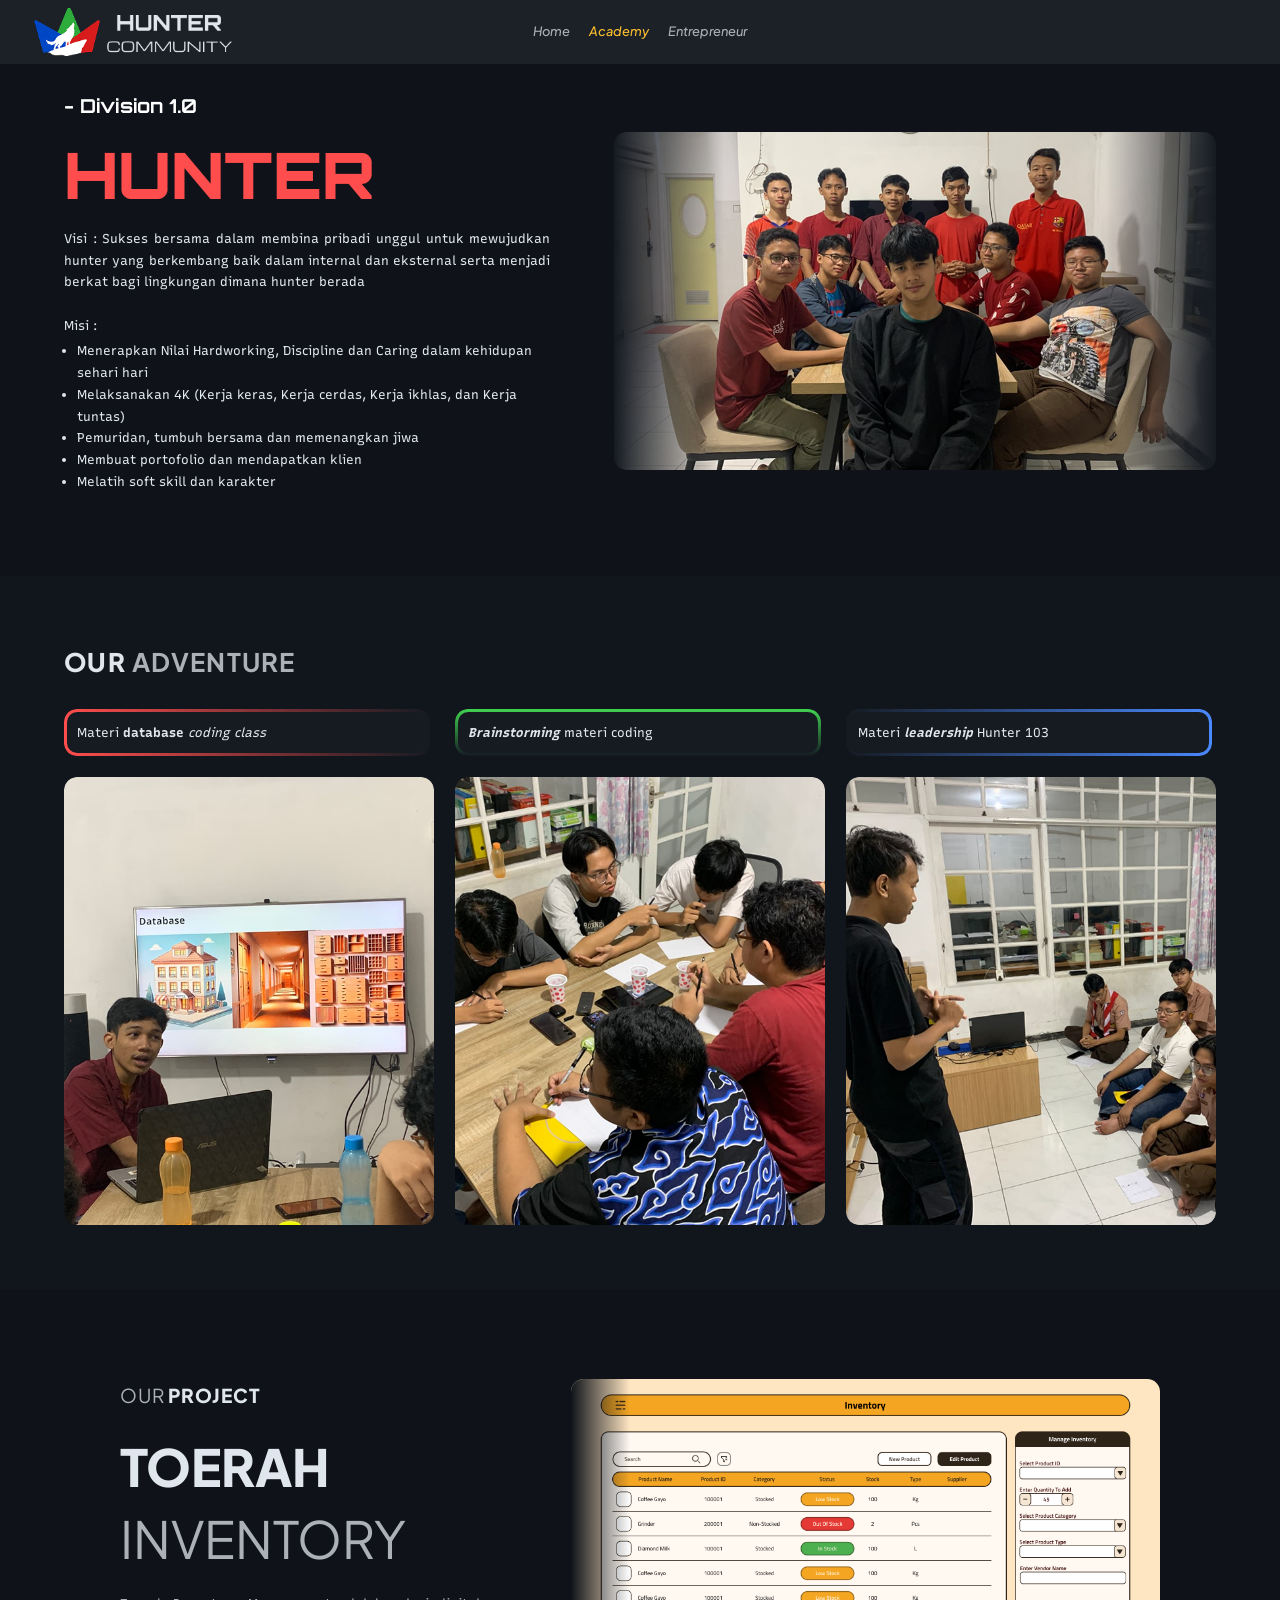
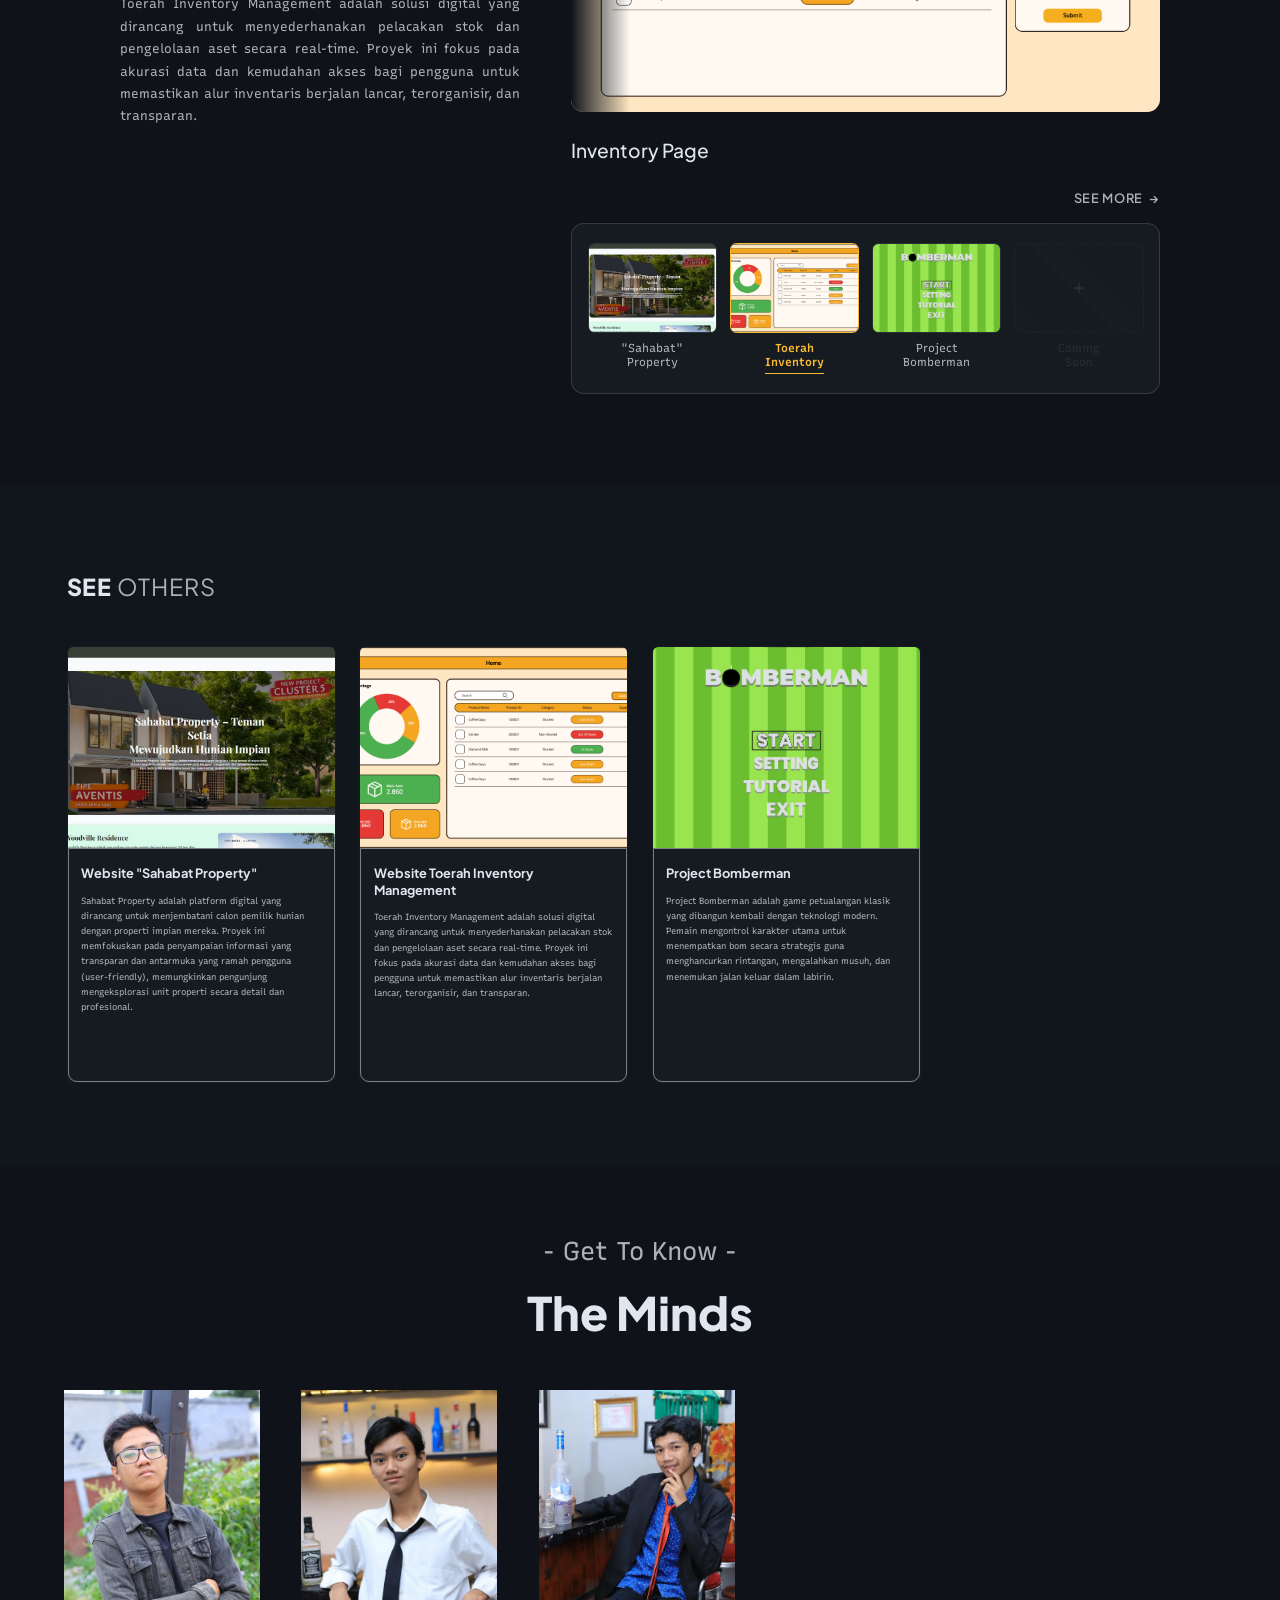
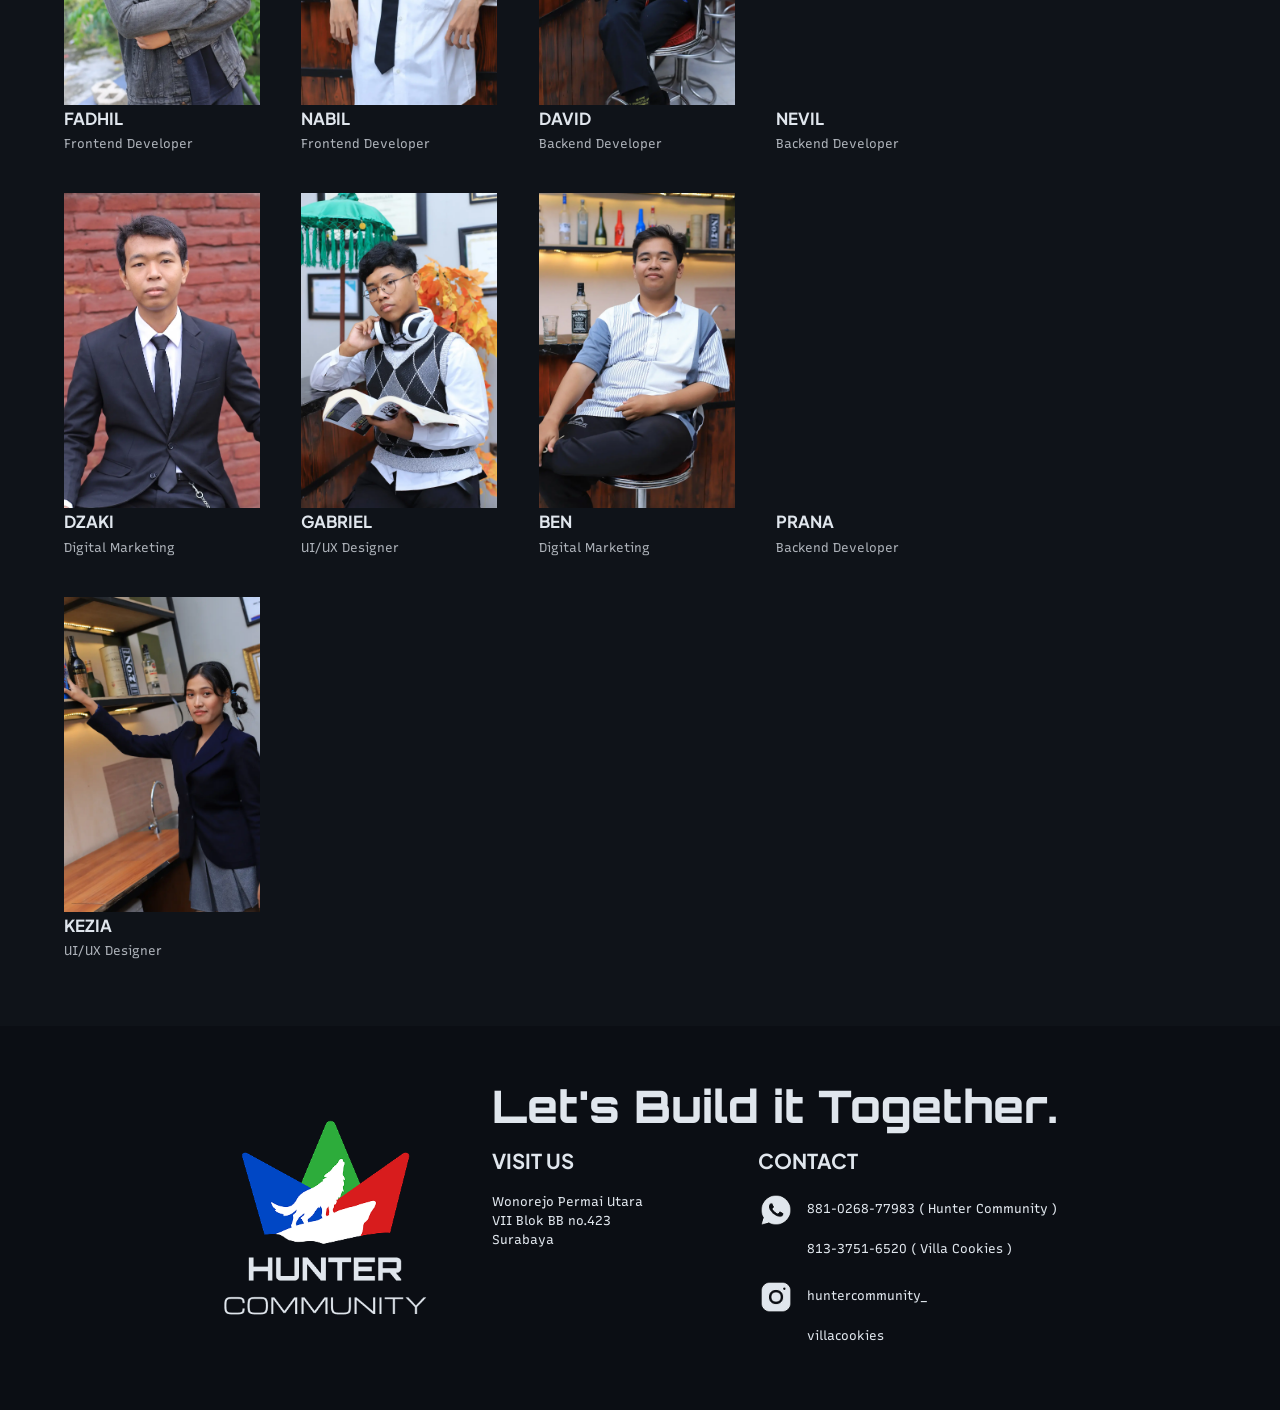
==== codingpage.html @ 1e3c9594 "fav-icon" ====
<!doctype html>
<html lang="id">

<head>
  <meta charset="UTF-8" />
  <meta name="viewport" content="width=device-width, initial-scale=1.0" />
  <title>Hunter Academy — Coding</title>
  <link rel="icon" href="HomeAssets/Logo2.png" type="image/png">
  <meta name="description" content="Sukses bersama dalam membina pribadi unggul untuk
        mewujudkan hunter yang berkembang baik dalam internal dan eksternal serta
        menjadi berkat bagi lingkungan dimana hunter berada.">
  <meta name="keywords" content="Hunter Community, komunitas, discipline, caring, hardworking, belajar bersama, organisasi">
  <meta name="author" content="Hunter Community">
  <meta name="robots" content="index, follow">
  <link rel="canonical" href="https://hunter.or.id/codingpage.html">

  <link rel="stylesheet" href="codingpage.css" />
  <link rel="preconnect" href="https://fonts.googleapis.com" />
  <link rel="preconnect" href="https://fonts.gstatic.com" crossorigin />
</head>

<body>
  <!-- ==============================
         NAVBAR
    ============================== -->
  <nav class="navbar" id="navbar">
    <div class="navbar-logo" id="navbar-logo">
      <img src="CodingAssets/Logo.png" alt="Hunter Community Logo" />
    </div>
    <div class="navbar-links">
      <a href="homepage.html">Home</a>
      <a href="codingpage.html" class="active">Academy</a>
      <a href="entrepreneurpage.html">Entrepreneur</a>
    </div>
  </nav>

  <!-- ==============================
         HERO SECTION
    ============================== -->
  <section class="hero">
    <div class="hero-content">
      <p class="hero-tag reveal">- Division 1.0</p>
      <h1 class="hero-title reveal reveal-delay-1">
        <span class="accent-red">HUNTER</span><br />
      </h1>
      <p class="hero-description reveal reveal-delay-1">

        <span>Visi : </span>Sukses bersama dalam membina pribadi unggul untuk
        mewujudkan hunter yang berkembang baik dalam internal dan eksternal serta
        menjadi berkat bagi lingkungan dimana hunter berada<br><br>
        <span>Misi : </span>
      <ul class="hero-description-list">
        <li class="reveal reveal-delay-2">Menerapkan Nilai Hardworking, Discipline dan Caring dalam kehidupan sehari
          hari
        </li>
        <li class="reveal reveal-delay-3">Melaksanakan 4K (Kerja keras, Kerja cerdas, Kerja ikhlas, dan Kerja tuntas)
        </li>
        <li class="reveal reveal-delay-4">Pemuridan, tumbuh bersama dan memenangkan jiwa</li>
        <li class="reveal reveal-delay-5">Membuat portofolio dan mendapatkan klien</li>
        <li class="reveal reveal-delay-6">Melatih soft skill dan karakter</li>
      </ul>
      </p>
    </div>
    <div class="hero-image-wrapper reveal reveal-right reveal-delay-1">
      <img src="CodingAssets/FotoBersamaCoding.png" alt="Hunter Academy" class="hero-image" />
    </div>
  </section>

  <!-- ==============================
         OUR ADVENTURE
    ============================== -->
  <section class="adventure">
    <h2 class="adventure-title reveal">
      <span class="accent-white">OUR</span> ADVENTURE
    </h2>
    <div class="adventure-cards">
      <div class="adventure-card reveal reveal-delay-1">
        <div class="card-label border-red">
          Materi <strong>database</strong> <em>coding class</em>
        </div>
        <img src="CodingAssets/FotoMateriCoding.png" alt="Materi Database Coding Class" class="card-photo" />
      </div>
      <div class="adventure-card reveal reveal-delay-2">
        <div class="card-label border-green">
          <em><strong>Brainstorming</strong></em> materi coding
        </div>
        <img src="CodingAssets/FotoBrainstorming.png" alt="Brainstorming Materi Coding" class="card-photo" />
      </div>
      <div class="adventure-card reveal reveal-delay-3">
        <div class="card-label border-blue">
          Materi <em><strong>leadership</strong></em> Hunter 103
        </div>
        <img src="CodingAssets/FotoMateriLeadership.png" alt="Materi Leadership Hunter 103" class="card-photo" />
      </div>
    </div>
  </section>

  <!-- ==============================
         OUR PROJECT
    ============================== -->
  <section class="our-project" id="our-project">
    <div class="project-item">
      <!-- LEFT -->
      <div class="project-left">
        <p class="project-section-label reveal">
          OUR <strong>PROJECT</strong>
        </p>
        <h2 class="project-title reveal reveal-delay-1" id="dyn-project-title">
          TOERAH<br /><span>INVENTORY</span>
        </h2>
        <p class="project-desc reveal reveal-delay-2" id="dyn-project-desc">
          Lorem ipsum dolor sit amet, consectetur adipiscing elit, sed do
          eiusmod tempor incididunt ut labore et dolore magna aliqua. Ut enim
          ad minim veniam, quis nostrud exercitation ullamco laboris nisi ut
          aliquip ex ea commodo consequat. Duis aute irure dolor in
          reprehenderit in voluptate velit esse cillum dolore eu fugiat nulla
          pariatur. Excepteur sint occaecat cupidatat non proident, sunt in
          culpa qui officia deserunt mollit anim id est laborum.
        </p>
      </div>

      <!-- RIGHT -->
      <div class="project-right reveal reveal-right reveal-delay-1">
        <div class="project-main-img-wrap">
          <div class="project-main-img-gradient"></div>
          <div class="carousel-track" id="carousel-track">
            <!-- Dynamically populated via JavaScript -->
          </div>
        </div>

        <div class="project-mid-row">
          <div class="page-name-display" id="page-name-display">
            Inventory Page
          </div>
        </div>
        <div class="project-top-row">
          <a href="#see-others" class="project-see-more">SEE MORE <span class="arrow">&rarr;</span></a>
        </div>

        <div class="project-cards-container">
          <div class="project-card-item" onclick="selectProject(0)">
            <div class="project-card-thumb">
              <img src="CodingAssets/WebsiteSahabatProperty.png" alt="Sahabat Property" />
            </div>
            <div class="project-card-name">"Sahabat"<br />Property</div>
          </div>
          <div class="project-card-item active" onclick="selectProject(1)">
            <div class="project-card-thumb">
              <img src="CodingAssets/Toerah3.png" alt="Toerah Inventory" />
            </div>
            <div class="project-card-name">Toerah<br />Inventory</div>
          </div>
          <div class="project-card-item" onclick="selectProject(2)">
            <div class="project-card-thumb">
              <img src="CodingAssets/Bomberman1.png" alt="Project Bomberman" />
            </div>
            <div class="project-card-name">Project<br />Bomberman</div>
          </div>
          <div class="project-card-item project-card-empty">
            <div class="project-card-thumb project-card-thumb--empty">
              <span class="project-card-empty-icon">+</span>
            </div>
            <div class="project-card-name" style="color: rgba(172, 177, 184, 0.3)">
              Coming<br />Soon
            </div>
          </div>
        </div>
      </div>
    </div>
  </section>

  <!-- ==============================
         SEE OTHERS
    ============================== -->
  <section class="see-others" id="see-others">
    <h2 class="see-others-title reveal"><strong>SEE</strong> OTHERS</h2>

    <div class="see-others-grid">
      <!-- Card 1 -->
      <div class="so-card reveal reveal-delay-1" onclick="goToProject(0)">
        <div class="so-card-img">
          <img src="CodingAssets/SahabatProperty.jpg" alt="Website Sahabat Property" />
        </div>
        <div class="so-card-body">
          <h3>Website "Sahabat Property"</h3>
          <p>
            Sahabat Property adalah platform digital yang dirancang untuk
            menjembatani calon pemilik hunian dengan properti impian mereka.
            Proyek ini memfokuskan pada penyampaian informasi yang transparan
            dan antarmuka yang ramah pengguna (user-friendly), memungkinkan
            pengunjung mengeksplorasi unit properti secara detail dan
            profesional.
          </p>
        </div>
      </div>

      <!-- Card 2 -->
      <div class="so-card reveal reveal-delay-2" onclick="goToProject(1)">
        <div class="so-card-img">
          <img src="CodingAssets/Toerah3.png" alt="Website Toerah Inventory Management" />
        </div>
        <div class="so-card-body">
          <h3>Website Toerah Inventory Management</h3>
          <p>
            Toerah Inventory Management adalah solusi digital yang dirancang
            untuk menyederhanakan pelacakan stok dan pengelolaan aset secara
            real-time. Proyek ini fokus pada akurasi data dan kemudahan akses
            bagi pengguna untuk memastikan alur inventaris berjalan lancar,
            terorganisir, dan transparan.
          </p>
        </div>
      </div>

      <!-- Card 3 -->
      <div class="so-card reveal reveal-delay-3" onclick="goToProject(2)">
        <div class="so-card-img">
          <img src="CodingAssets/Bomberman1.png" alt="Website Nama Project" />
        </div>
        <div class="so-card-body">
          <h3>Project Bomberman</h3>
          <p>
            Project Bomberman adalah game petualangan klasik yang dibangun
            kembali dengan teknologi modern. Pemain mengontrol karakter utama
            untuk menempatkan bom secara strategis guna menghancurkan
            rintangan, mengalahkan musuh, dan menemukan jalan keluar dalam
            labirin.
          </p>
        </div>
      </div>

      <!-- Slot 4 — kosong (spacer) -->
      <div class="so-card-empty"></div>
    </div>
  </section>

  <!-- ==============================
         THE MINDS
    ============================== -->
  <section class="the-minds">
    <div class="the-minds-header reveal">
      <p class="the-minds-eyebrow">- Get To Know -</p>
      <h2 class="the-minds-title">The Minds</h2>
    </div>

    <div class="the-minds-grid">
      <!-- Row 1 -->
      <div class="mind-card reveal reveal-delay-1">
        <div class="mind-card-img">
          <img src="CodingAssets/Anggota/Fadhil.webp" alt="Foto Fadhil" loading="lazy" decoding="async" />
        </div>
        <p class="mind-name">Fadhil</p>
        <p class="mind-role">Frontend Developer</p>
      </div>

      <div class="mind-card reveal reveal-delay-2">
        <div class="mind-card-img">
          <img src="CodingAssets/Anggota/Nabil.webp" alt="Foto Nabil" loading="lazy" decoding="async" />
        </div>
        <p class="mind-name">Nabil</p>
        <p class="mind-role">Frontend Developer</p>
      </div>

      <div class="mind-card reveal reveal-delay-3">
        <div class="mind-card-img">
          <img src="CodingAssets/Anggota/David.webp" alt="Foto David" loading="lazy" decoding="async" />
        </div>
        <p class="mind-name">David</p>
        <p class="mind-role">Backend Developer</p>
      </div>

      <div class="mind-card reveal reveal-delay-4">
        <div class="mind-card-img">
          <img src="CodingAssets/Anggota/Nevil.webp" alt="Foto Nevil" loading="lazy" decoding="async" />
        </div>
        <p class="mind-name">Nevil</p>
        <p class="mind-role">Backend Developer</p>
      </div>

      <div class="mind-card reveal reveal-delay-5">
        <div class="mind-card-img">
          <img src="CodingAssets/Anggota/Dzaki.webp" alt="Foto Dzaki" loading="lazy" decoding="async" />
        </div>
        <p class="mind-name">Dzaki</p>
        <p class="mind-role">Digital Marketing</p>
      </div>

      <!-- Row 1 -->
      <div class="mind-card reveal reveal-delay-1">
        <div class="mind-card-img">
          <img src="CodingAssets/Anggota/Gabriel.webp" alt="Foto Gabriel" loading="lazy" decoding="async" />
        </div>
        <p class="mind-name">Gabriel</p>
        <p class="mind-role">UI/UX Designer</p>
      </div>

      <div class="mind-card reveal reveal-delay-2">
        <div class="mind-card-img">
          <img src="CodingAssets/Anggota/Ben.webp" alt="Foto Ben" loading="lazy" decoding="async" />
        </div>
        <p class="mind-name">Ben</p>
        <p class="mind-role">Digital Marketing</p>
      </div>

      <div class="mind-card reveal reveal-delay-3">
        <div class="mind-card-img">
          <img src="CodingAssets/Anggota/Prana.webp" alt="Foto Prana" loading="lazy" decoding="async" />
        </div>
        <p class="mind-name">Prana</p>
        <p class="mind-role">Backend Developer</p>
      </div>

      <div class="mind-card reveal reveal-delay-4">
        <div class="mind-card-img">
          <img src="CodingAssets/Anggota/Kezia.webp" alt="Foto Kezia" loading="lazy" decoding="async"
            style="object-position: 0 50%;" />
        </div>
        <p class="mind-name">Kezia</p>
        <p class="mind-role">UI/UX Designer</p>
      </div>
    </div>
  </section>

  <!-- ==============================
         FOOTER
    ============================== -->
  <footer class="footer">
    <img src="CodingAssets/Logo3.png" alt="Hunter Community" class="footer-logo reveal reveal-delay-2" />
    <div class="footer-inner">
      <h2 class="reveal reveal-delay-1">Let's Build it Together.</h2>
      <div class="footer-inner-content">
        <div class="footer-visitus">
          <h4 class="reveal reveal-delay-3">Visit Us</h4>
          <p class="reveal reveal-delay-4"><a href="https://maps.app.goo.gl/bUFyCmedr8hYK9d58" target="_blank">Wonorejo
              Permai Utara <br>VII Blok BB no.423 <br>Surabaya</a></p>
        </div>
        <div class="footer-contact">
          <h4 class="reveal reveal-delay-3">Contact</h4>
          <div class="contact-sosmed">
            <img src="CodingAssets/WhatsAppIcon.png" alt="WhatsApp" class="reveal reveal-delay-4" />
            <div class="contact reveal reveal-delay-5">
              <a href="https://wa.me/62881026877983" target="_blank">881-0268-77983 ( Hunter Community )</a>
              <a href="https://wa.me/6281337516520" target="_blank">813-3751-6520 ( Villa Cookies )</a>
            </div>
          </div>
          <div class="contact-sosmed">
            <img src="CodingAssets/InstagramIcon.png" alt="Instagram" class="reveal reveal-delay-4" />
            <div class="contact reveal reveal-delay-5">
              <a href="https://www.instagram.com/huntercommunity_/" target="_blank">huntercommunity_</a>
              <a href="https://www.instagram.com/villacookiess/" target="_blank">villacookies</a>
            </div>
          </div>
        </div>
      </div>
    </div>
  </footer>

  <script src="codingpage.js"></script>
</body>

</html>
---- codingpage.css ----
/* ========================================
   IMPORTS
======================================== */
@import url('https://fonts.googleapis.com/css2?family=Orbitron:wght@400;500;600;700;800;900&family=Plus+Jakarta+Sans:wght@300;400;500;600;700;800&family=Recursive:wght@300;400;500;600;700&display=swap');

/* ========================================
   CSS VARIABLES
======================================== */
:root {
  --color-bg-primary: #0F1319;
  --color-bg-secondary: #161B22;
  --color-bg-tertiary: #282E39;
  --color-bg-card: #0B0E14;
  --color-navbar: #1C2128;

  --color-text-main: #E0E6ED;
  --color-text-muted: #ACB1B8;
  --color-text-hover: #FABD2F;

  --color-red: #FF4D4D;
  --color-blue: #4A89FF;
  --color-green: #40D352;

  --color-border: #E0E6ED;

  --font-title: 'Orbitron', sans-serif;
  --font-subtitle: 'Plus Jakarta Sans', sans-serif;
  --font-body: 'Recursive', sans-serif;

  --transition: 0.3s ease;
  --transition-slow: 0.6s ease;
}

/* ========================================
   RESET & BASE
======================================== */
*,
*::before,
*::after {
  margin: 0;
  padding: 0;
  box-sizing: border-box;
}


html {
  scroll-behavior: smooth;
}

body {
  background-color: var(--color-bg-primary);
  color: var(--color-text-main);
  font-family: var(--font-body);
  font-size: 16px;
  line-height: 1.7;
  overflow-x: hidden;
}

img {
  display: block;
  max-width: 100%;
}

a {
  text-decoration: none;
  color: inherit;
}

/* ========================================
   SCROLL ANIMATION BASE
======================================== */
.reveal {
  opacity: 0;
  transform: translateY(40px);
  transition: opacity 0.75s cubic-bezier(0.22, 1, 0.36, 1),
    transform 0.75s cubic-bezier(0.22, 1, 0.36, 1);
}

/* .reveal.reveal-left {
  transform: translateX(-50px);
}

.reveal.reveal-right {
  transform: translateX(50px);
} */

.reveal.reveal-scale {
  transform: scale(0.92);
}

.reveal.visible {
  opacity: 1;
  transform: none;
}

.reveal-delay-1 {
  transition-delay: 0.1s;
}

.reveal-delay-2 {
  transition-delay: 0.2s;
}

.reveal-delay-3 {
  transition-delay: 0.3s;
}

.reveal-delay-4 {
  transition-delay: 0.4s;
}

.reveal-delay-5 {
  transition-delay: 0.5s;
}

.reveal-delay-6 {
  transition-delay: 0.6s;
}

/* ========================================
   NAVBAR
======================================== */
.navbar {
  position: sticky;
  top: 0;
  z-index: 1000;
  display: flex;
  align-items: center;
  justify-content: space-between;
  isolation: isolate;
  background-color: var(--color-navbar);
  padding: 0 2.6vw;
  height: 5vw;
}

.navbar-logo {
  flex: 0 0 auto;
  display: flex;
  align-items: center;
}

.navbar-logo img {
  width: 15.625vw;
}

.navbar-links {
  display: flex;
  align-items: center;
  list-style: none;
  position: absolute;
  left: 50%;
  transform: translateX(-50%);
  height: 100%;
  gap: 1.5vw;
  padding: 0 1vw;
}

.navbar-links a {
  margin-top: 0;
  font-family: var(--font-subtitle);
  font-size: 1vw;
  font-weight: 500;
  color: var(--color-text-muted);
  transition: color var(--transition);
  font-style: italic;
  text-decoration: none;
}

.navbar-links a:hover,
.navbar-links a.active {
  color: var(--color-text-hover);
}

/* ========================================
   HERO SECTION
======================================== */
.hero {
  display: flex;
  flex-direction: row;
  align-items: center;
  justify-content: space-between;
  gap: 5vw;
  padding: 5vw;
  background-color: var(--color-bg-primary);
  overflow: hidden;
  padding-top: 2vw;
}

.hero-content {
  display: flex;
  flex-direction: column;
  gap: 1.5vw;
  flex: 0 0 auto;
  max-width: 38vw;
}

.hero-tag {
  font-family: var(--font-title);
  font-size: 1.5vw;
  font-weight: 700;
  color: rgb(255, 255, 255);
}

.hero-title {
  font-family: var(--font-title);
  font-size: 5vw;
  font-weight: 900;
  line-height: 1.05;
  color: var(--color-text-main);
}

.accent-red {
  color: var(--color-red);
}

.accent-white {
  color: var(--color-text-main);
}

.hero-description {
  font-family: var(--font-body);
  font-size: 1vw;
  line-height: 1.7;
  color: var(--color-text-main);
  text-align: justify;
}

.hero-description span {
  color: var(--color-text-main);
}

.hero-description-list {
  padding-left: 1vw;
  color: var(--color-text-main);
  margin-top: -1.2vw;
  font-size: 1vw;
}


.hero-image {
  object-fit: cover;
  border-radius: 1vw;
  width: 50vw;
}

/* ========================================
   OUR ADVENTURE
======================================== */
.adventure {
  padding: 5vw;
  background-color: #11151C;
  display: flex;
  flex-direction: column;
  justify-content: center;
  gap: 2vw;
}

.adventure-title {
  font-family: var(--font-subtitle);
  font-size: 2vw;
  font-weight: 700;
  color: var(--color-text-muted);
  letter-spacing: 0.05em;
}

.adventure-title .accent-white {
  color: var(--color-text-main);
  font-weight: 800;
}

/* Cards row */
.adventure-cards {
  display: flex;
  flex-direction: row;
  justify-content: space-between;
  gap: 1.6vw;
}

/* Each card column */
.adventure-card {
  display: flex;
  flex-direction: column;
  gap: 1.6vw;
}

/* ── Label box (has the gradient border) ── */
.card-label {
  position: relative;
  border-radius: 1vw;
  padding: 1vw;
  font-family: var(--font-body);
  font-size: 1vw;
  color: var(--color-text-main);
  background-color: var(--color-bg-secondary);
  width: 28.6vw;
}

.card-label::before {
  content: '';
  position: absolute;
  inset: 0;
  border-radius: 1vw;
  padding: 0.2vw;
  -webkit-mask:
    linear-gradient(#fff 0 0) content-box,
    linear-gradient(#fff 0 0);
  -webkit-mask-composite: xor;
  mask-composite: exclude;
  pointer-events: none;
}

/* Red: kiri → transparan kanan */
.border-red::before {
  background: linear-gradient(to right, var(--color-red), transparent);
  text-align: left;
}

/* Green: bawah → transparan atas */
.border-green::before {
  background: linear-gradient(to bottom, var(--color-green), transparent);
  text-align: center;
}

/* Blue: kanan → transparan kiri */
.border-blue::before {
  background: linear-gradient(to left, var(--color-blue), transparent);
  text-align: right;
}

.card-label strong {
  font-weight: 700;
}

.card-label em {
  font-style: italic;
}

/* ── Photo box (terpisah dari label) ── */
.card-photo {
  border-radius: 1vw;
  overflow: hidden;
}

.card-photo img {
  width: 28.6vw;
  height: 61.7vh;
  object-fit: cover;
  display: block;
}


/* ========================================
   OUR PROJECT
======================================== */
.our-project {
  background-color: var(--color-bg-primary);
  display: flex;
  flex-direction: column;
  gap: 2vw;
  padding: 5vw;
}

.project-hidden {
  display: none;
}

/* ── One project row ── */
.project-item {
  display: flex;
  flex-direction: row;
  justify-content: center;
  padding: 2vw;
  gap: 4vw;
}

/* ── LEFT: fixed 600px ── */
.project-left {
  flex: 0 0 31.25vw;
  width: 31.25vw;
  display: flex;
  flex-direction: column;
  gap: 1.5vw;
}

.project-section-label {
  font-family: var(--font-subtitle);
  font-size: 1.5vw;
  font-weight: 400;
  color: var(--color-text-muted);
  letter-spacing: 0.04em;
}

.project-section-label strong {
  font-weight: 800;
  color: var(--color-text-main);
}

.project-title {
  font-family: var(--font-subtitle);
  font-size: 4vw;
  font-weight: 800;
  line-height: 1.4;
  color: var(--color-text-main);
  text-align: left;
}

.project-title span {
  font-weight: 400;
  color: var(--color-text-muted);
}

.project-desc {
  font-family: var(--font-body);
  font-size: 1vw;
  line-height: 1.75;
  color: var(--color-text-muted);
  text-align: justify;
}

/* ── RIGHT: 900px fixed ── */
.project-right {
  flex: 0 0 46vw;
  width: 46vw;
  display: flex;
  flex-direction: column;
  gap: 1vw;
}

.project-top-row {
  display: flex;
  justify-content: flex-end;
  align-items: center;
  width: 100%;
}


/* Main image 900×500 */
.project-main-img-wrap {
  position: relative;
  width: 46vw;
  height: 26vw;
  border-radius: 1vw;
  overflow: hidden;
}

/* Left-side gradient ~10% */
.project-main-img-gradient {
  position: absolute;
  top: 0;
  left: 0;
  width: 10%;
  height: 100%;
  background: linear-gradient(to right, var(--color-bg-primary), transparent);
  z-index: 1;
  pointer-events: none;
}

/* Carousel track & slides styling */
.carousel-track {
  display: flex;
  width: 100%;
  height: 100%;
  transition: transform 0.6s cubic-bezier(0.25, 1, 0.25, 1);
}

.carousel-slide {
  min-width: 100%;
  width: 100%;
  height: 100%;
  flex-shrink: 0;
}

.carousel-slide img {
  width: 100%;
  height: 100%;
  object-fit: cover;
  object-position: center;
  display: block;
}

/* Mid-row layout (Page name on left/center, See More on right) */
.project-mid-row {
  display: flex;
  justify-content: space-between;
  align-items: center;
  width: 46vw;
  margin-top: 1vh;
  margin-bottom: 1vh;
}

/* Active page name display under main image */
.page-name-display {
  font-family: var(--font-subtitle);
  font-size: 1.5vw;
  font-weight: 500;
  color: var(--color-text-main);
  transition: opacity 0.3s ease;
  opacity: 1;
}

.page-name-display.fade-out {
  opacity: 0;
}

/* See More link on the right side of mid-row */
.project-see-more {
  font-family: var(--font-subtitle);
  font-size: 1vw;
  font-weight: 600;
  color: var(--color-text-muted);
  text-transform: uppercase;
  letter-spacing: 0.05em;
  transition: color var(--transition);
  display: flex;
  align-items: center;
  gap: 0.5vw;
  text-decoration: none;
}

.project-see-more:hover {
  color: var(--color-text-hover);
}

.project-see-more .arrow {
  transition: transform var(--transition);
}

.project-see-more:hover .arrow {
  transform: translateX(0.4vw);
}

/* Bottom Project selector box container */
.project-cards-container {
  display: grid;
  grid-template-columns: repeat(4, 1fr);
  gap: 1vw;
  width: 46vw;
  background-color: var(--color-bg-secondary);
  border: 0.1vh solid rgba(224, 230, 237, 0.15);
  border-radius: 1vw;
  padding: 1.5vw 1.2vw;
  align-items: flex-start;
}

/* Individual project selector card */
.project-card-item {
  display: flex;
  flex-direction: column;
  align-items: center;
  gap: 1vh;
  cursor: pointer;
  flex: 1;
  transition: transform var(--transition);
}

.project-card-item:hover {
  transform: translateY(-0.2vh);
}

/* Thumbnail wrapper for project cards */
.project-card-thumb {
  width: 100%;
  height: 10vh;
  overflow: hidden;
  border-radius: 0.5vw;
  border: 0.1vw solid rgba(224, 230, 237, 0.1);
  transition: border-color var(--transition);
}

.project-card-thumb img {
  width: 100%;
  height: 100%;
  object-fit: cover;
  object-position: center;
  display: block;
}

/* Text label under the thumbnail */
.project-card-name {
  font-family: var(--font-body);
  font-size: 0.9vw;
  color: var(--color-text-muted);
  text-align: center;
  line-height: 1.2;
  transition: color var(--transition);
  position: relative;
  padding-bottom: 0.5vh;
}

.project-card-name::after {
  content: '';
  position: absolute;
  bottom: 0;
  left: 50%;
  width: 0;
  height: 0.1vw;
  background: var(--color-text-hover);
  transition: width var(--transition), left var(--transition);
}

/* Active states */
.project-card-item.active .project-card-thumb {
  border-color: var(--color-text-hover);
}

.project-card-item.active .project-card-name {
  color: var(--color-text-hover);
  font-weight: 600;
}

.project-card-item.active .project-card-name::after {
  width: 100%;
  left: 0;
}




/* Empty/Coming Soon card slot */
.project-card-empty {
  cursor: default;
  opacity: 0.4;
  pointer-events: none;
}

.project-card-thumb--empty {
  display: flex;
  align-items: center;
  justify-content: center;
  background: repeating-linear-gradient(45deg,
      rgba(224, 230, 237, 0.03),
      rgba(224, 230, 237, 0.03) 0.1vh,
      transparent 4vh,
      transparent 8vh);
  border-style: dashed;
}

.project-card-empty-icon {
  font-size: 1.8vw;
  color: rgba(172, 177, 184, 0.4);
  font-weight: 300;
  line-height: 1;
}


.see-others {
  background-color: #11151C;
  padding: 9.2vh 5.2vw;
  display: flex;
  flex-direction: column;
  gap: 3.125vw;
}

.see-others-title {
  font-family: var(--font-subtitle);
  font-size: 1.825vw;
  font-weight: 400;
  color: var(--color-text-muted);
  letter-spacing: 0.04em;
}

.see-others-title strong {
  font-weight: 800;
  color: var(--color-text-main);
}

/* 4-column grid */
.see-others-grid {
  display: grid;
  grid-template-columns: repeat(4, 1fr);
  gap: 5.55vh 1.825vw;
  align-items: start;
}

/* Card */
.so-card {
  display: flex;
  flex-direction: column;
  background-color: var(--color-bg-secondary);
  border-radius: 0.5vw;
  overflow: hidden;
  transition: transform 0.3s ease, box-shadow 0.3s ease, border-color 0.3s ease;
  cursor: pointer;
  border: 0.2vh solid transparent;
}

.so-card:hover {
  transform: translateY(-0.2vw);
  box-shadow: 0 1vw 4vh rgba(0, 0, 0, 0.4);
  border-color: var(--color-text-hover);
}

.so-card-img {
  width: 100%;
  height: 22.3vh;
  overflow: hidden;
}

.so-card-img img {
  width: 100%;
  height: 100%;
  object-fit: cover;
  object-position: top;
  display: block;
  transform: none !important;
  filter: none;
}

.so-card-body {
  height: 26vh;
  display: flex;
  flex-direction: column;
  padding: 1.8vh 1vw;
  gap: 1.2vh;
  border: rgba(224, 230, 237, 50%) 0.2vh solid;
  border-radius: 0 0 1vh 1vh;
  overflow-y: scroll;
  scrollbar-width: none;
}

.so-card-body h3 {
  font-family: var(--font-subtitle);
  font-size: 1vw;
  font-weight: 700;
  color: var(--color-text-main);
  line-height: 1.3;
}

.so-card-body p {
  font-family: var(--font-body);
  font-size: 0.7vw;
  line-height: 1.7;
  color: var(--color-text-muted);

}



/* ========================================
   THE MINDS
======================================== */
.the-minds {
  background-color: var(--color-bg-primary);
  padding: 5vw;
  display: flex;
  flex-direction: column;
  gap: 3vw;
}

.the-minds-header {
  display: flex;
  flex-direction: column;
  align-items: center;
}

.the-minds-eyebrow {
  font-family: var(--font-body);
  font-size: 2vw;
  font-weight: 400;
  color: var(--color-text-muted);
}

.the-minds-title {
  font-family: var(--font-subtitle);
  font-size: 3.6vw;
  font-weight: 800;
  color: var(--color-text-main);
}

/* 5 columns per row */
.the-minds-grid {
  display: flex;
  flex-direction: row;
  flex-wrap: wrap;
  gap: 3vw 2.2vh;
}

/* Each card: exactly 5 per row */
.mind-card {
  display: flex;
  flex-direction: column;
  flex: 0 0 calc((100% - 5vw) / 5);
  width: calc((100% - 5vw) / 5);
}

.mind-card-img {
  overflow: hidden;
  height: 35vh;
}

.mind-card-img img {
  width: 90%;
  height: 100%;
  object-fit: cover;
  object-position: top;
  display: block;
  transform: none;
  filter: none;
  transition: transform 0.4s ease;
  margin-bottom: 1.3vw;
}


.mind-name {
  font-family: var(--font-subtitle);
  font-size: 1.3vw;
  font-weight: 700;
  color: var(--color-text-main);
  text-align: left;
  text-transform: uppercase;
}

.mind-role {
  font-family: var(--font-body);
  font-size: 1vw;
  color: var(--color-text-muted);
  text-align: left;
}

/* ========================================
   FOOTER
======================================== */
.footer {
  background: var(--color-bg-card);
  padding: 0 15vw;
  height: 30vw;
  position: relative;
  overflow: hidden;
  display: flex;
  gap: 5vw;
  align-items: center;
  justify-content: center;
}

.footer-logo {
  width: 16vw;
}

.footer-inner {
  display: flex;
  flex-direction: column;
  gap: 1vw;
}

.footer-inner h2 {
  font-family: var(--font-title);
  font-size: 3.5vw;
  font-weight: 800;
  line-height: 1.1;
  color: var(--color-text-main);
  text-align: left;
}

.footer-inner-content {
  display: flex;
  flex-direction: row;
  justify-content: space-between;
}

.footer-visitus {
  display: flex;
  flex-direction: column;
  gap: 1vw;
}

.footer-contact {
  display: flex;
  flex-direction: column;
  gap: 1vw;
}

.footer-inner-content h4 {
  width: 10vw;
  height: auto;
  font-size: 1.6vw;
  text-align: left;
  display: flex;
  align-items: left;
  justify-content: left;
  border-radius: 1vw;
  font-weight: bold;
  text-transform: uppercase;
  font-family: var(--font-subtitle);
  color: var(--color-text-main);
}

.footer-inner-content p {
  font-family: var(--font-body);
  font-size: 1vw;
  color: var(--color-text-main);
  line-height: 1.5;
  text-align: justify;
}

.contact-sosmed {
  display: flex;
  flex-direction: row;
  font-size: 1vw;
  gap: 1vw;
}

.contact-sosmed img {
  width: 2.8vw;
  height: 2.8vw;
}

.contact {
  display: flex;
  flex-direction: column;
  gap: 1.4vw;
  padding: 0.5vw 0;
}



/* ========================================
   MOBILE RESPONSIVE — max-width: 480px
======================================== */
@media (max-width: 480px) {

  /* ── NAVBAR ── */
  /* Single row: logo left, links right — same pattern as desktop */
  .navbar {
    flex-direction: row;
    align-items: center;
    justify-content: space-between;
    padding: 0 4vw;
    height: 14vw;
  }

  .navbar-logo img {
    width: 32vw;
  }

  .navbar-links {
    flex: 1;
    position: static;
    transform: none;
    gap: 4vw;
    padding: 0;
    height: 100%;
    justify-content: flex-end;
  }

  .navbar-links a {
    font-size: 3.2vw;
  }

  /* ── HERO ── */
  .hero {
    flex-direction: column;
    padding: 6vw 5vw;
    gap: 3vw;
    padding-top: 4vw;
  }

  /* Image moves to the very top */
  .hero-image-wrapper {
    order: 1;
    width: 100%;
  }

  .hero-image {
    width: 100%;
    border-radius: 3vw;
  }

  /* Content block comes below the image */
  .hero-content {
    order: 2;
    max-width: 100%;
    display: flex;
    flex-direction: column;
    gap: 3vw;
  }

  /* Title first inside content */
  .hero-title {
    order: 1;
    font-size: 12vw;
  }

  /* Division tag below the title */
  .hero-tag {
    order: 2;
    font-size: 3.5vw;
  }

  /* Description last */
  .hero-description {
    order: 3;
    font-size: 3.5vw;
  }

  .hero-description-list {
    font-size: 3.5vw;
    padding-left: 5vw;
    margin-top: -3vw;
    order: 3;
  }

  /* ── OUR ADVENTURE ── */
  .adventure {
    padding: 8vw 5vw;
    gap: 5vw;
  }

  .adventure-title {
    font-size: 6vw;
  }

  .adventure-cards {
    flex-direction: column;
    gap: 6vw;
  }

  .adventure-card {
    gap: 4vw;
  }

  .card-label {
    width: 100%;
    height: auto;
    padding: 3vw 4vw;
    font-size: 4vw;
    border-radius: 3vw;
  }

  .card-label::before {
    border-radius: 3vw;
    padding: 0.5vw;
  }

  .card-photo {
    border-radius: 3vw;
    width: 100%;
  }

  .card-photo img {
    width: 100%;
    height: 55vw;
    border-radius: 3vw;
  }

  /* ── OUR PROJECT ── */
  .our-project {
    padding: 8vw 5vw;
    gap: 4vw;
  }

  .project-item {
    flex-direction: column;
    padding: 0;
    gap: 5vw;
  }

  .project-left {
    flex: none;
    width: 100%;
    gap: 3vw;
  }

  .project-section-label {
    font-size: 4.5vw;
  }

  .project-title {
    font-size: 10vw;
    text-align: left;
  }

  .project-desc {
    font-size: 3.5vw;
  }

  .project-right {
    flex: none;
    width: 100%;
    gap: 3vw;
  }

  .project-main-img-wrap {
    width: 100%;
    height: 55vw;
    border-radius: 3vw;
  }

  .project-mid-row {
    width: 100%;
    margin-top: 2vw;
    margin-bottom: 2vw;
  }

  .page-name-display {
    font-size: 4vw;
  }

  .project-see-more {
    font-size: 3.5vw;
    gap: 1.5vw;
  }

  .project-cards-container {
    width: 100%;
    grid-template-columns: repeat(4, 1fr);
    gap: 2vw;
    padding: 3vw;
    border-radius: 3vw;
  }

  .project-card-thumb {
    height: 12vw;
    border-radius: 2vw;
  }

  .project-card-name {
    font-size: 2.8vw;
  }

  .project-card-empty-icon {
    font-size: 5vw;
  }

  /* ── SEE OTHERS — horizontal slider ── */
  .see-others {
    padding: 8vw 5vw;
    gap: 5vw;
    /* allow the slider to bleed to the right edge */
    overflow: hidden;
  }

  .see-others-title {
    font-size: 6vw;
  }

  /* Convert grid to a horizontal scroll-snap slider */
  .see-others-grid {
    display: flex;
    flex-direction: row;
    overflow-x: auto;
    scroll-snap-type: x mandatory;
    -webkit-overflow-scrolling: touch;
    gap: 4vw;
    /* pull the slider to the full section width */
    padding-bottom: 3vw;
    /* hide the scrollbar */
    scrollbar-width: none;
  }

  .see-others-grid::-webkit-scrollbar {
    display: none;
  }

  /* Each card: fixed width so you can feel the slide */
  .so-card {
    flex: 0 0 78vw;
    scroll-snap-align: start;
    border-radius: 3vw;
  }

  .so-card-img {
    height: 45vw;
  }

  /* Keep only the title — hide description */
  .so-card-body {
    height: 10vh;
    padding: 3vw 3vw 4vw;
    gap: 0;
  }

  .so-card-body h3 {
    font-size: 4vw;
  }

  .so-card-body p {
    display: none;
  }

  /* Hide the empty spacer slot */
  .so-card-empty {
    display: none;
  }

  /* ── THE MINDS ── */
  .the-minds {
    padding: 8vw 5vw;
    gap: 5vw;

  }

  .the-minds-eyebrow {
    font-size: 4.5vw;
  }

  .the-minds-title {
    font-size: 9vw;
  }

  .the-minds-grid {
    gap: 6vw 4vw;
    justify-content: center;
  }

  .mind-card {
    flex: 0 0 calc(50% - 2vw);
    width: calc(50% - 2vw);
  }

  .mind-card-img {
    height: 52vw;
  }

  .mind-card-img img {
    width: 100%;
  }

  .mind-name {
    font-size: 4vw;
  }

  .mind-role {
    font-size: 3.5vw;
  }

  /* ── FOOTER ── */
  .footer {
    flex-direction: column;
    align-items: center;
    height: auto;
    padding: 10vw 8vw 12vw;
    gap: 4vw;
  }

  .footer-logo {
    width: 42vw;
  }

  .footer-inner {
    width: 100%;
    align-items: center;
    gap: 5vw;
  }

  .footer-inner h2 {
    font-size: 10vw;
    text-align: center;
    line-height: 1.15;
  }

  .footer-inner-content {
    flex-direction: column;
    gap: 6vw;
    width: 100%;
  }

  .footer-visitus,
  .footer-contact {
    gap: 2.5vw;
  }

  .footer-inner-content h4 {
    width: 28vw;
    height: 10vw;
    font-size: 4.5vw;
    border-radius: 3vw;
  }

  .footer-inner-content p {
    font-size: 3.5vw;
    line-height: 1.6;
  }

  .contact-sosmed {
    gap: 3vw;
    align-items: center;
    font-size: 3.5vw;
  }

  .contact-sosmed img {
    width: 8vw;
    height: 8vw;
  }

  .contact {
    gap: 2vw;
    padding: 1vw 0;
  }

}
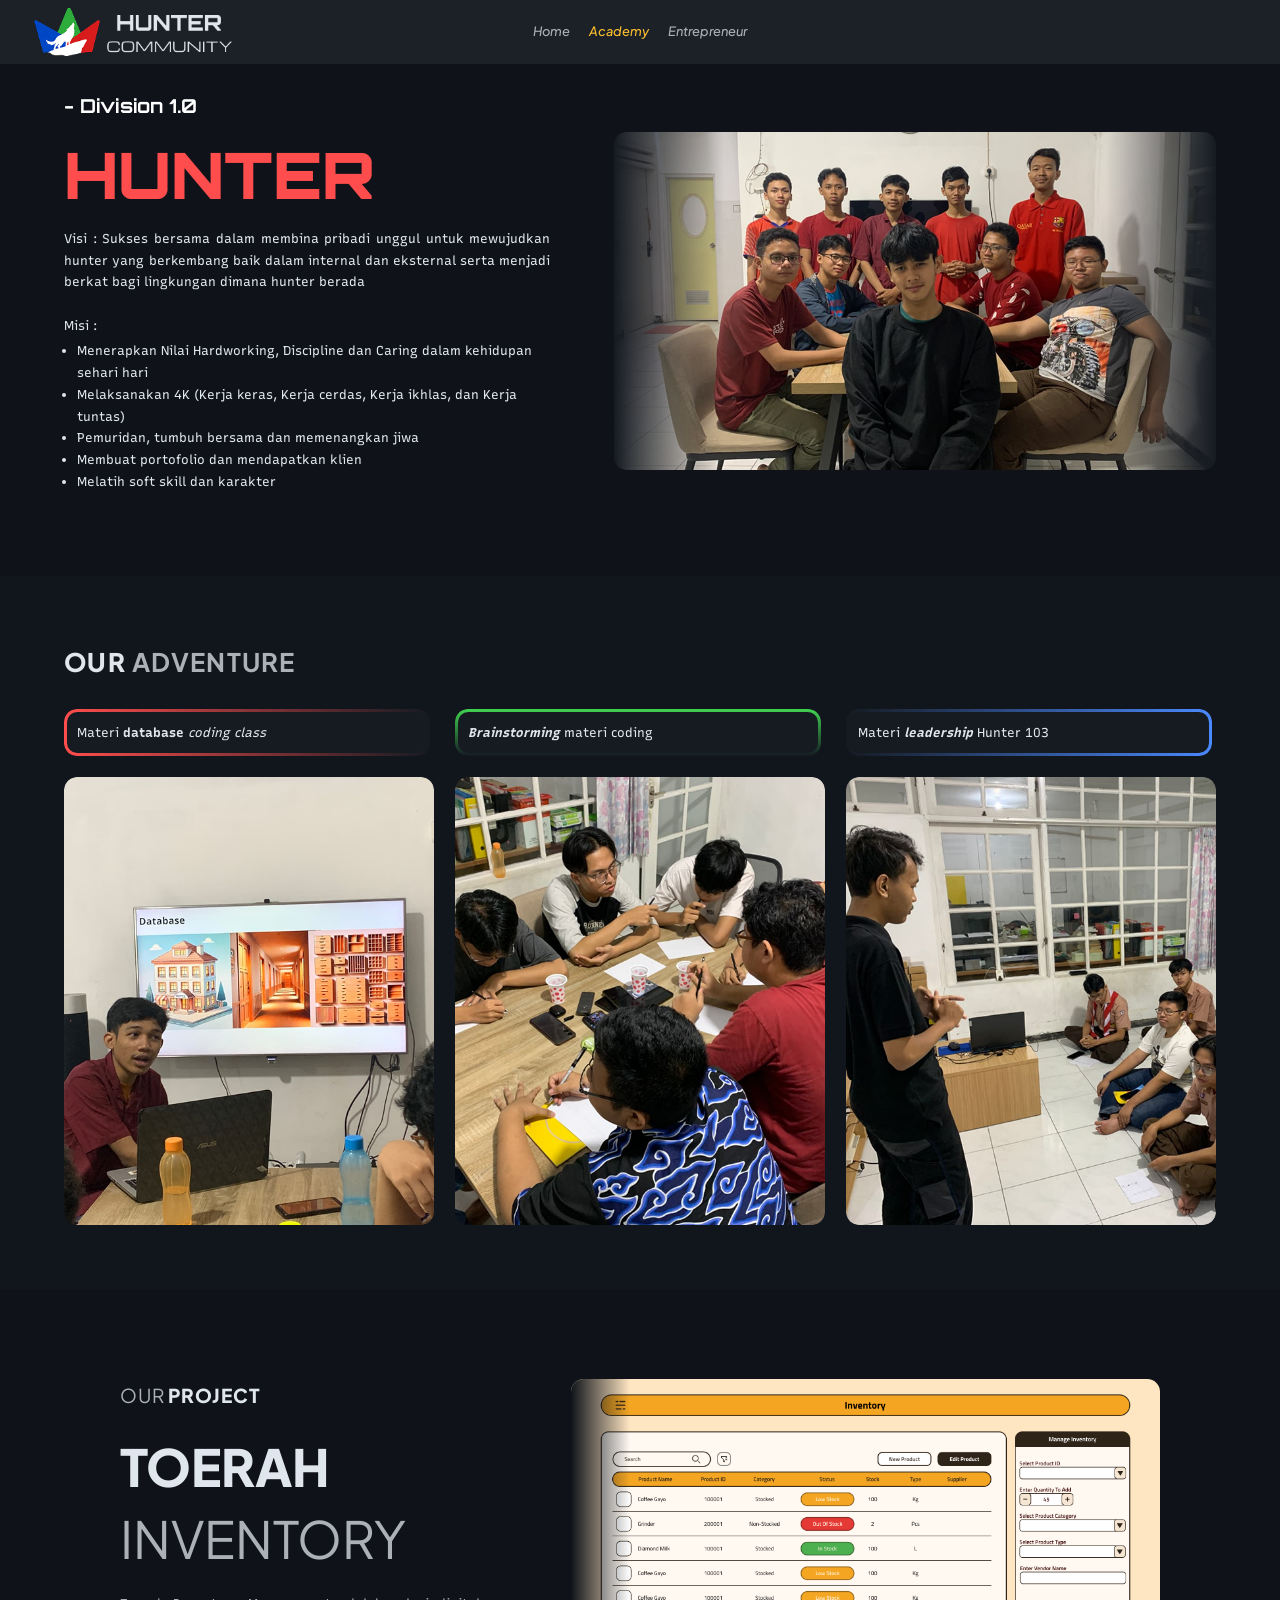
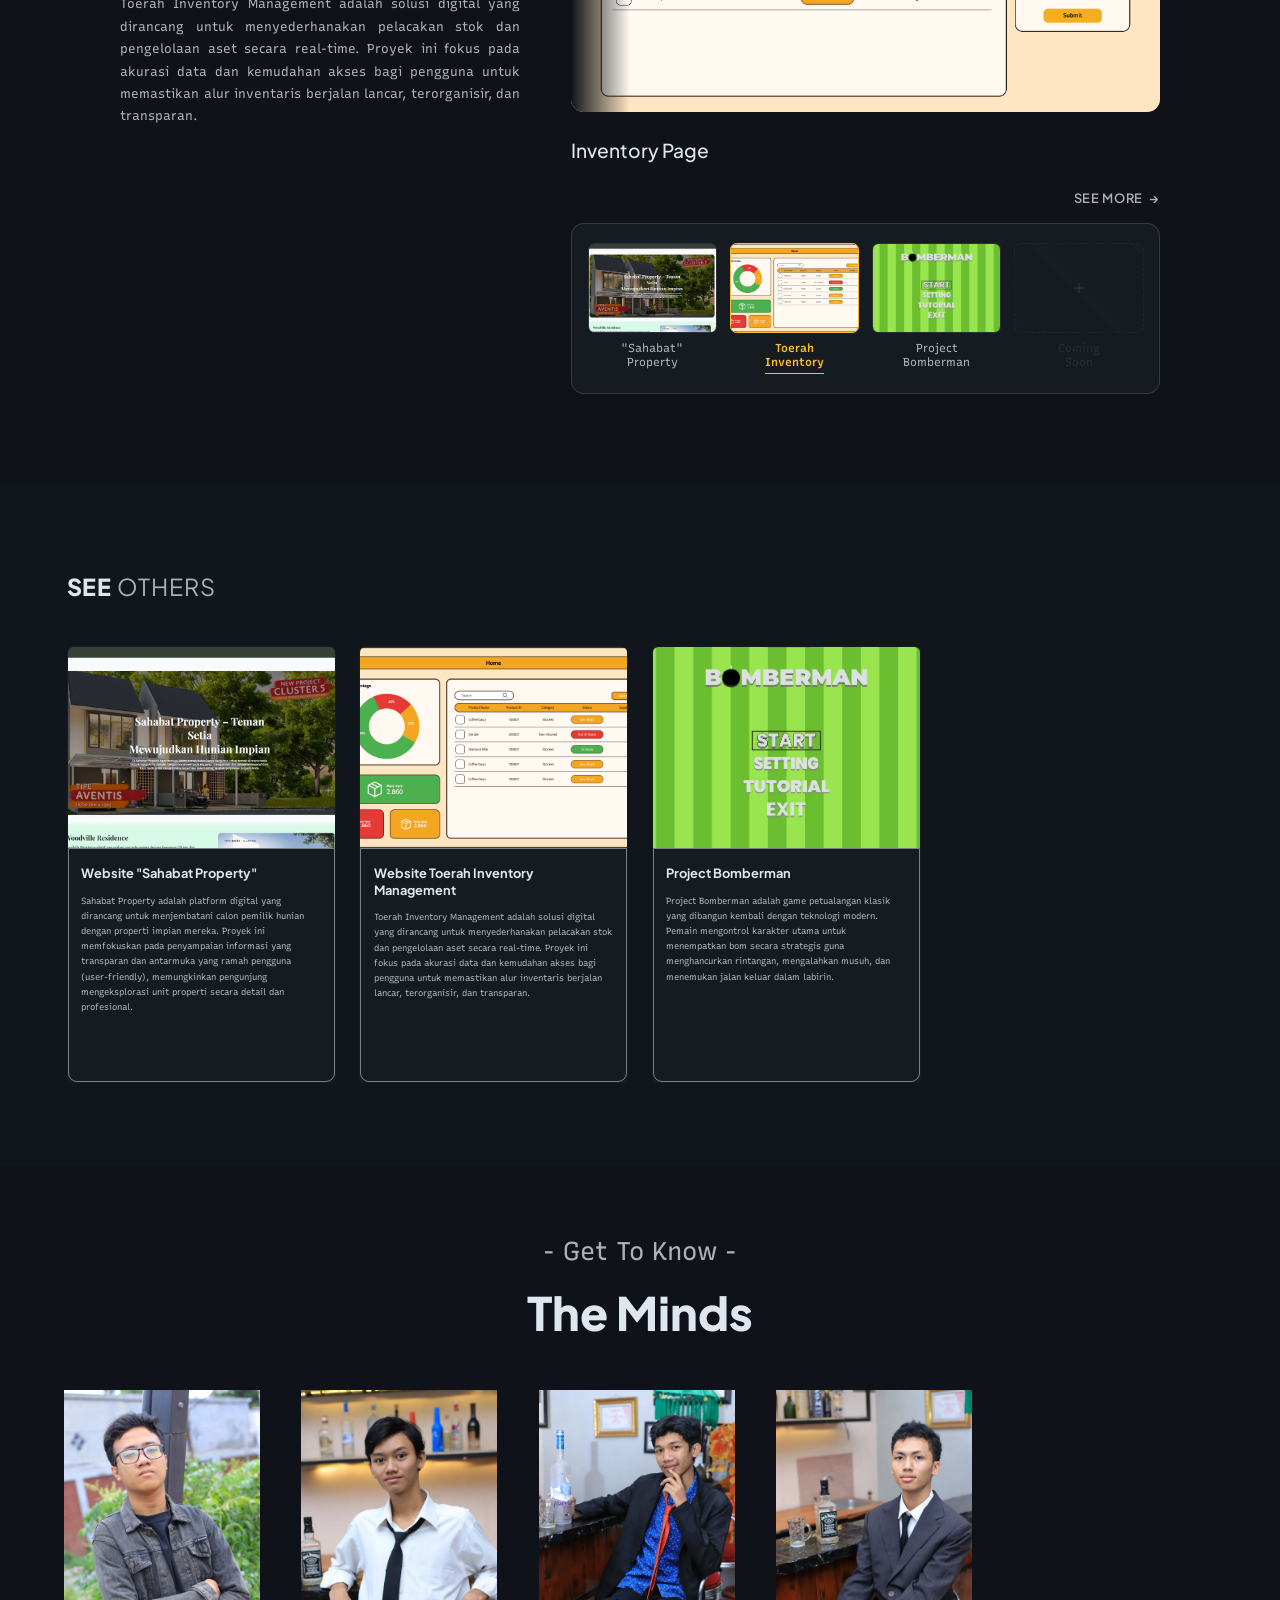
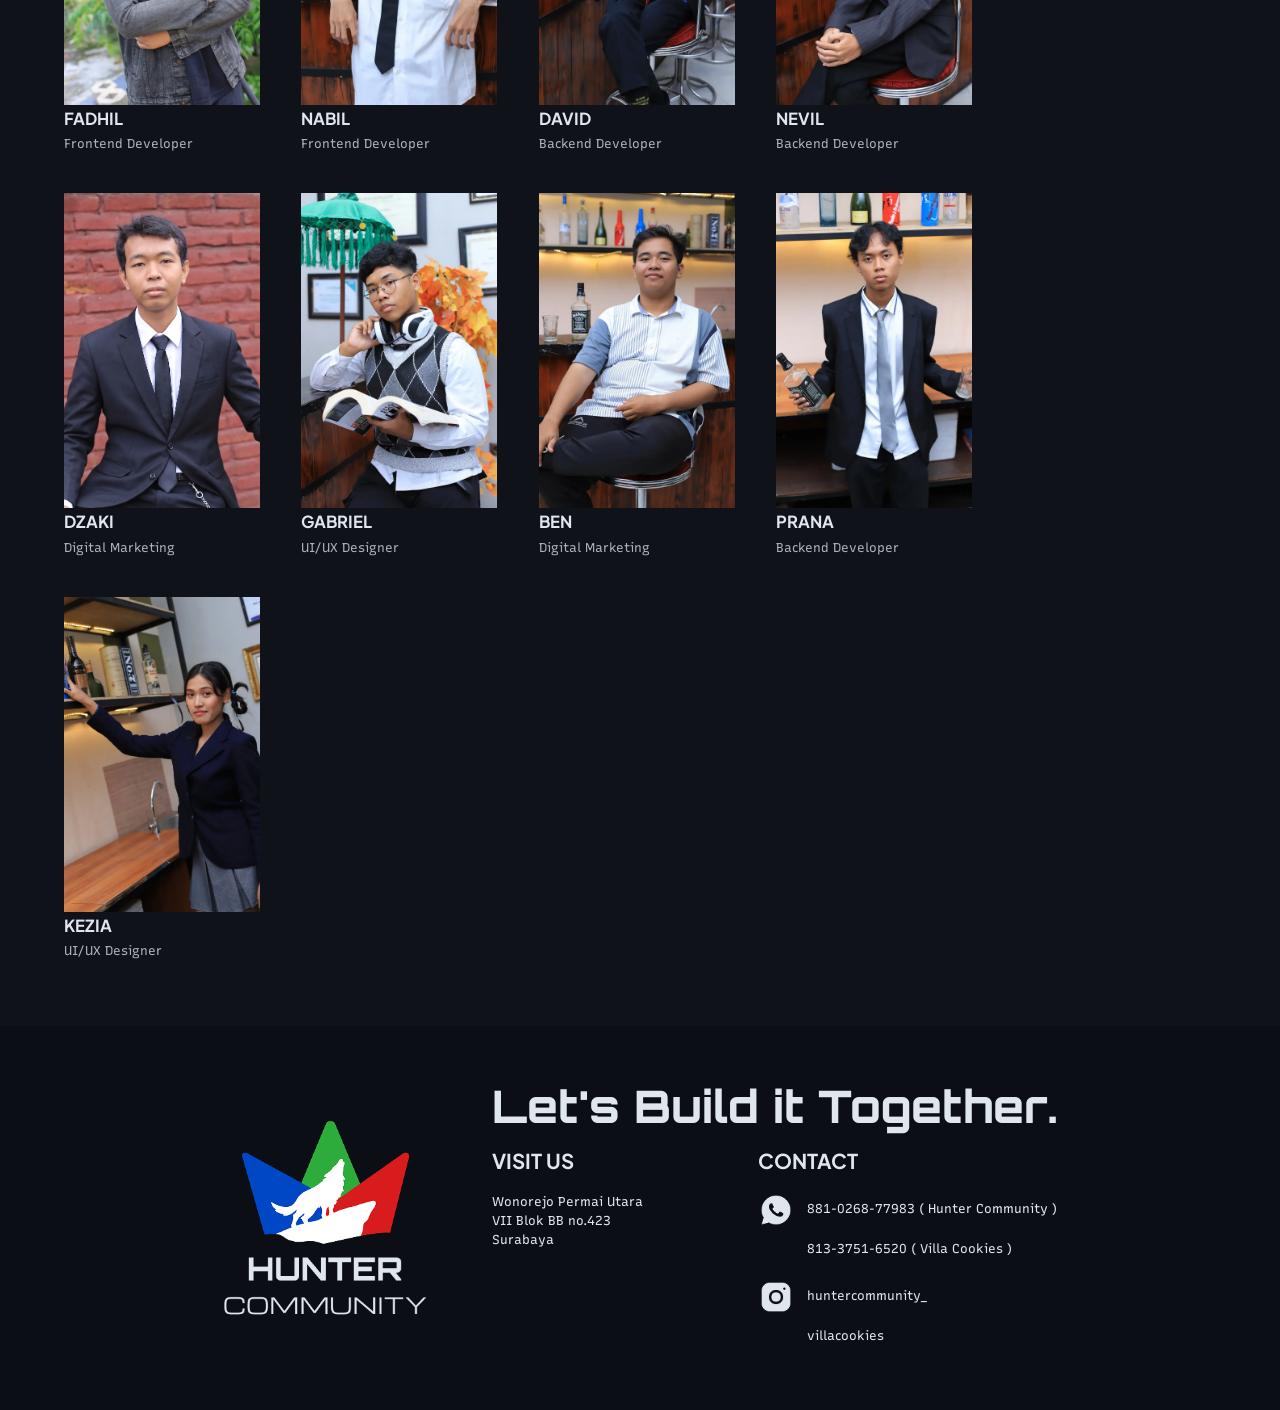
==== commit 4da3b577: "fav-icon" ====
--- a/codingpage.html
+++ b/codingpage.html
@@ -5,7 +5,7 @@
   <meta charset="UTF-8" />
   <meta name="viewport" content="width=device-width, initial-scale=1.0" />
   <title>Hunter Academy — Coding</title>
-  <link rel="icon" href="HomeAssets/Logo2.png" type="image/png">
+  <link rel="icon" href="logo.png" type="image/png">
   <meta name="description" content="Sukses bersama dalam membina pribadi unggul untuk
         mewujudkan hunter yang berkembang baik dalam internal dan eksternal serta
         menjadi berkat bagi lingkungan dimana hunter berada.">
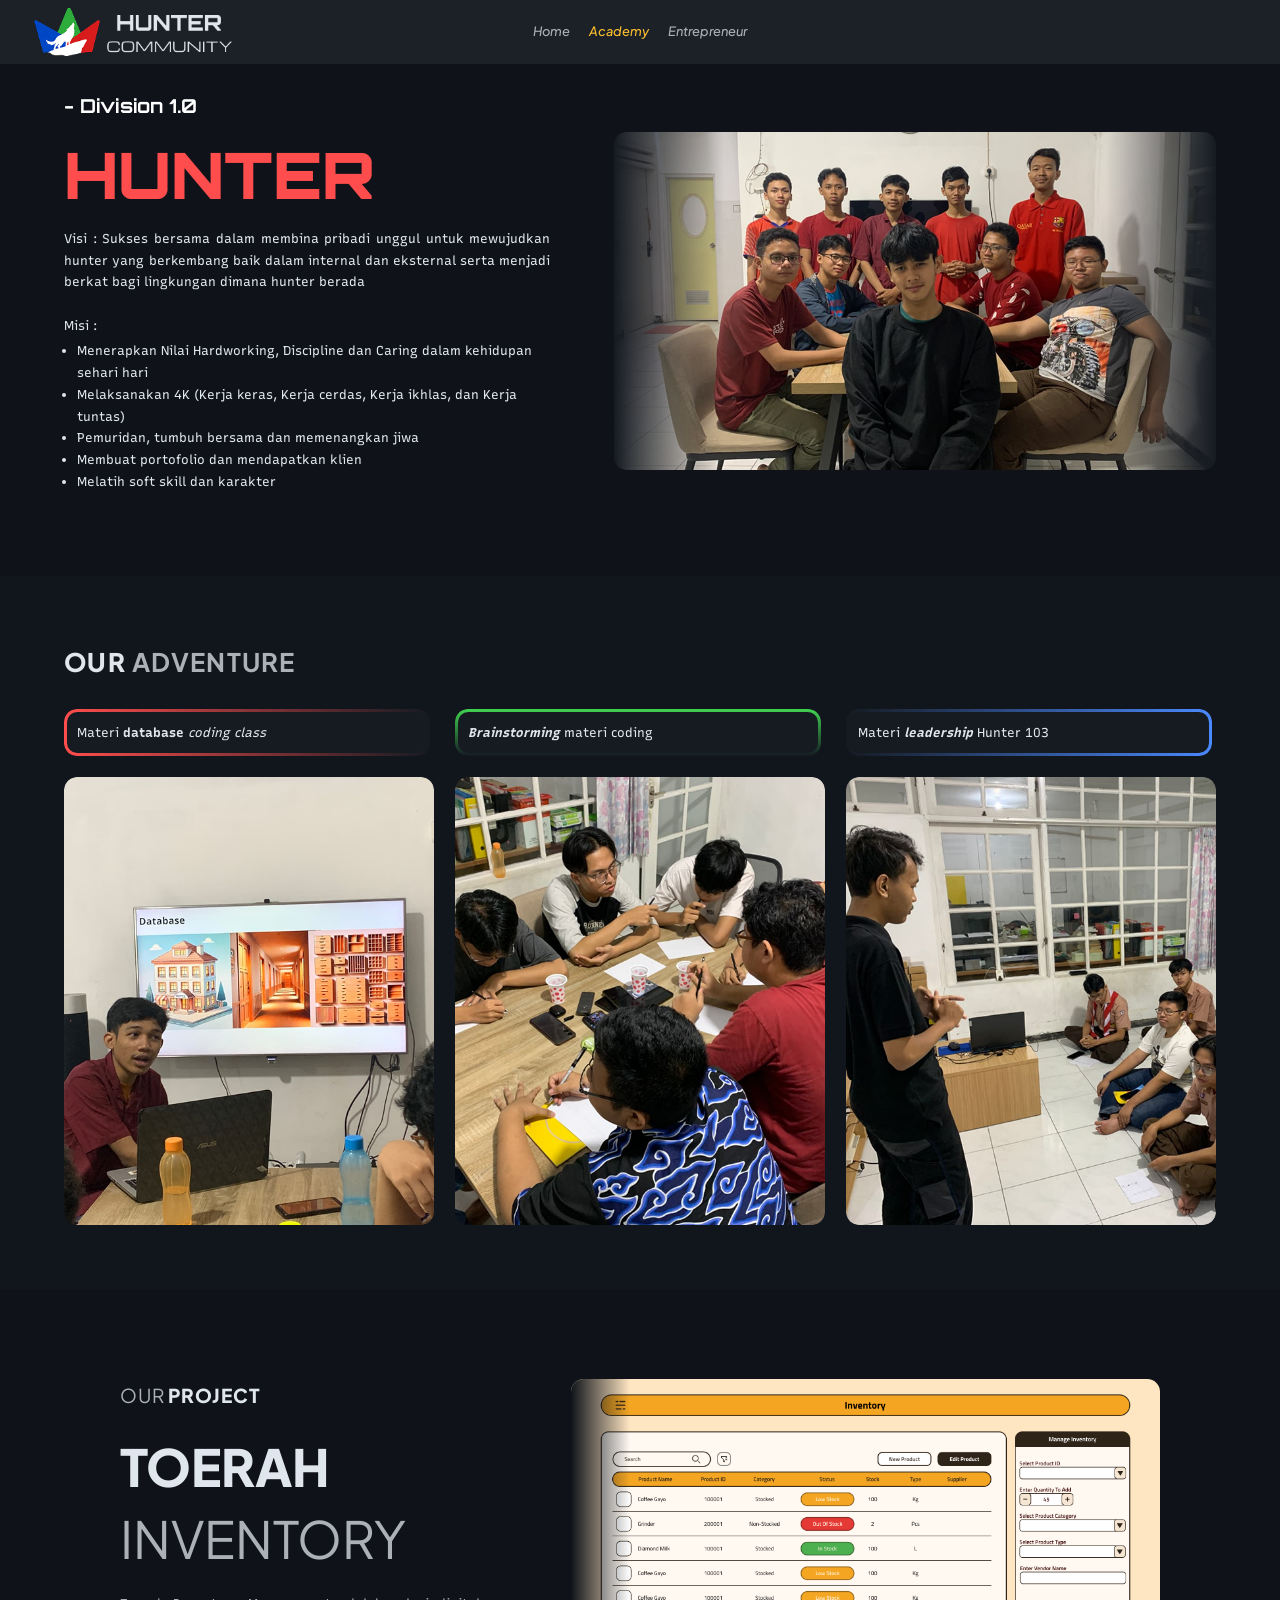
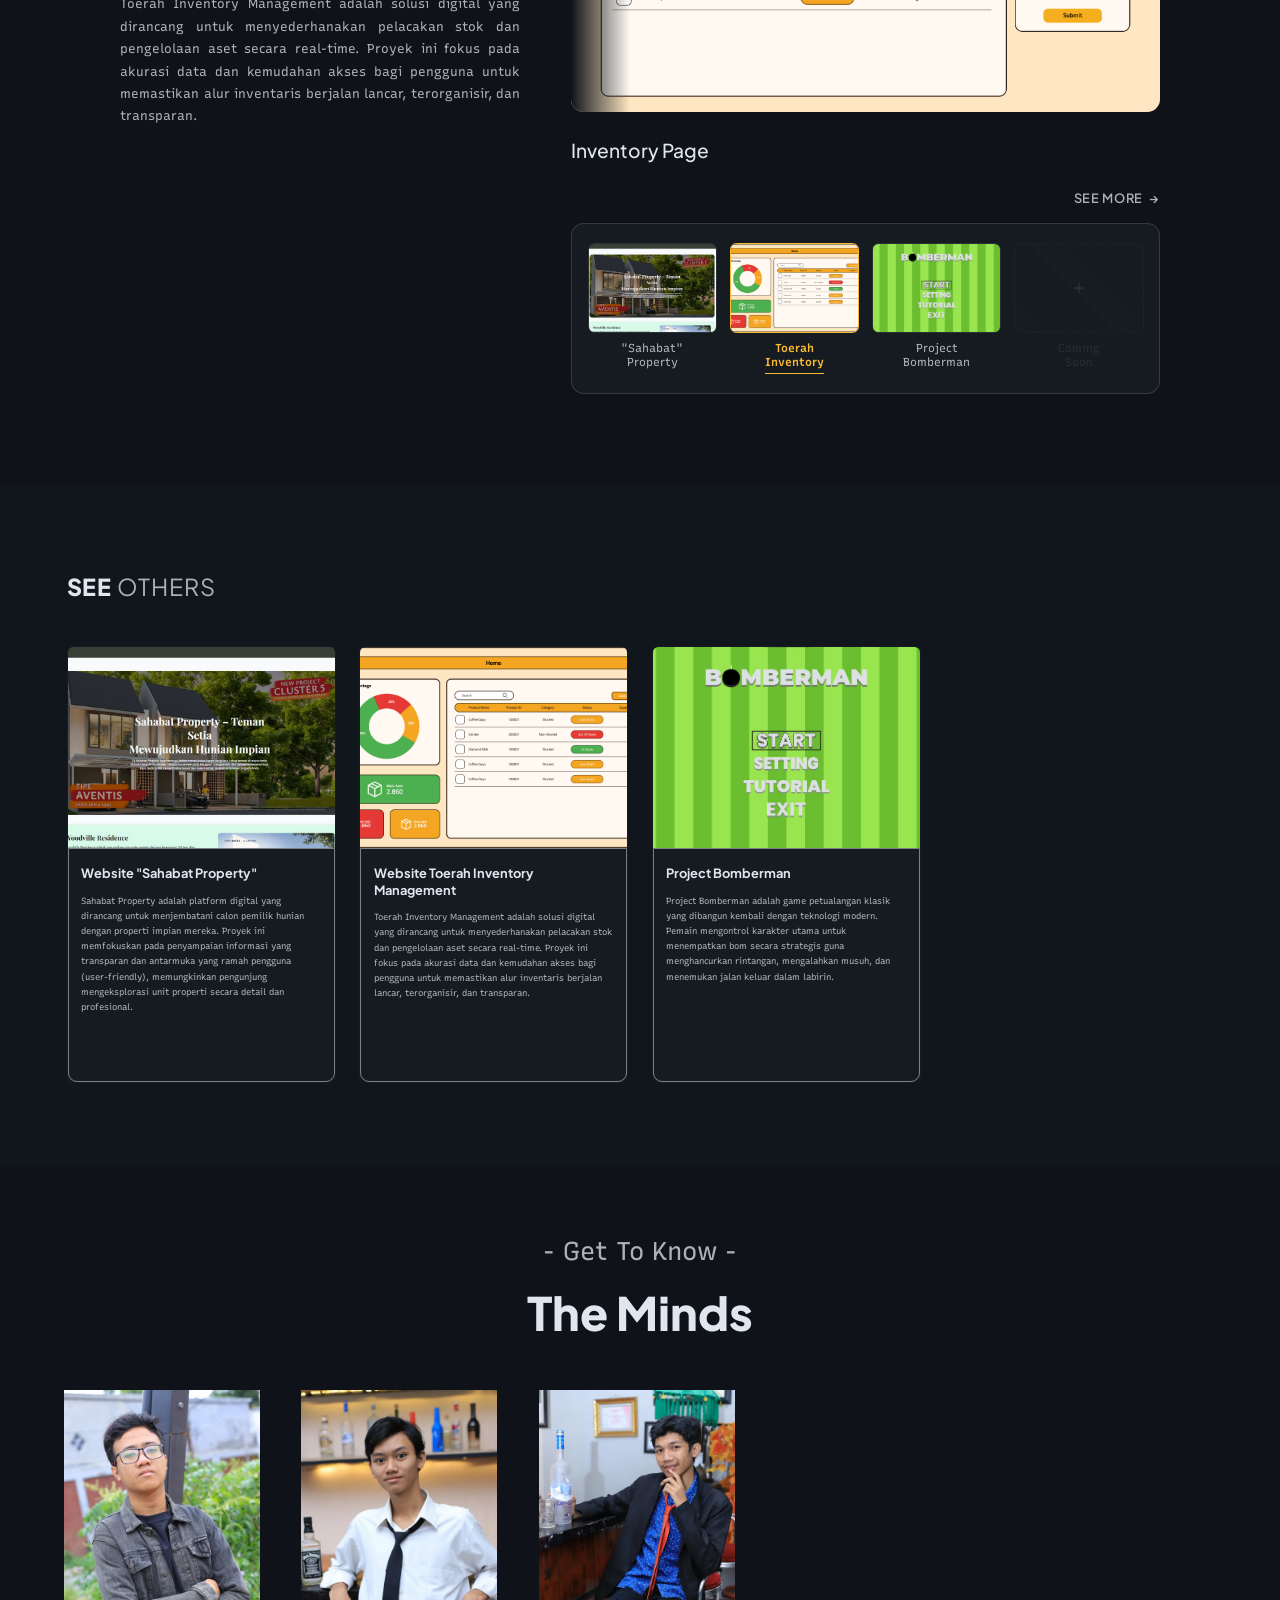
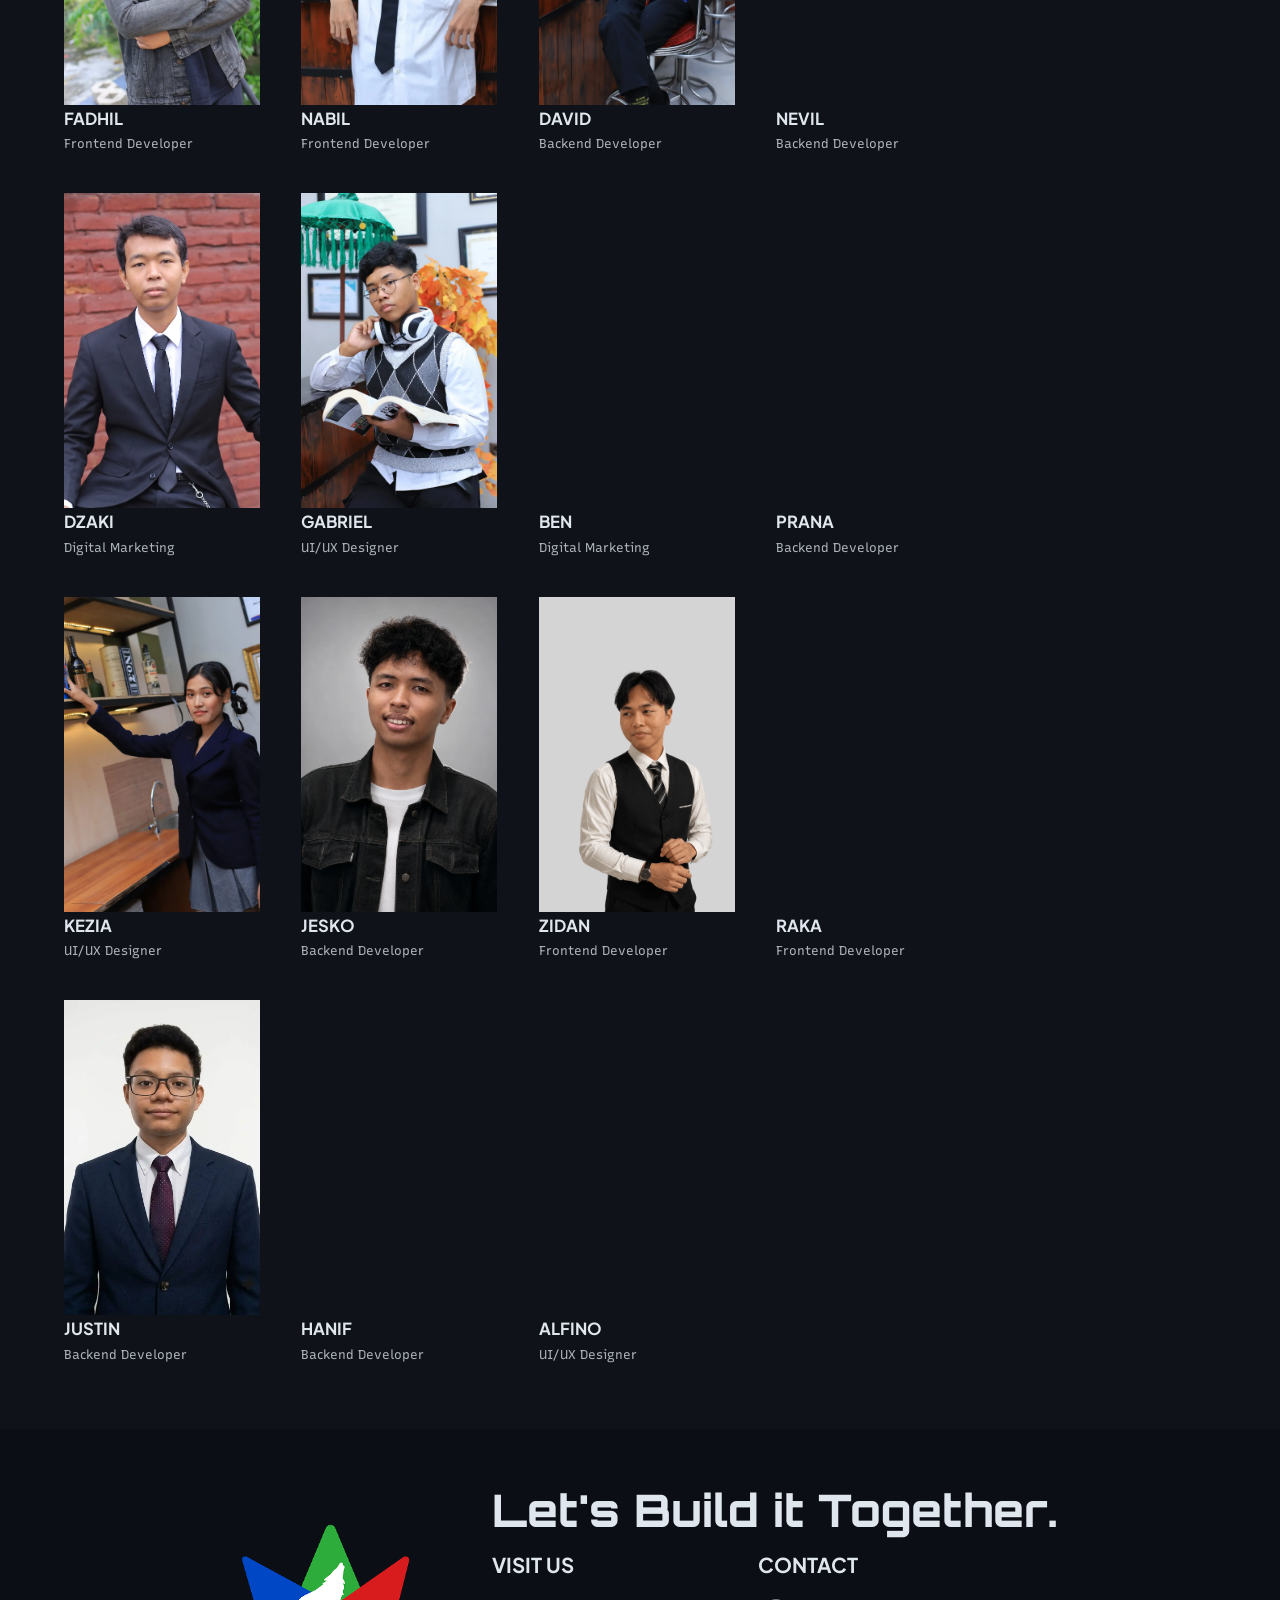
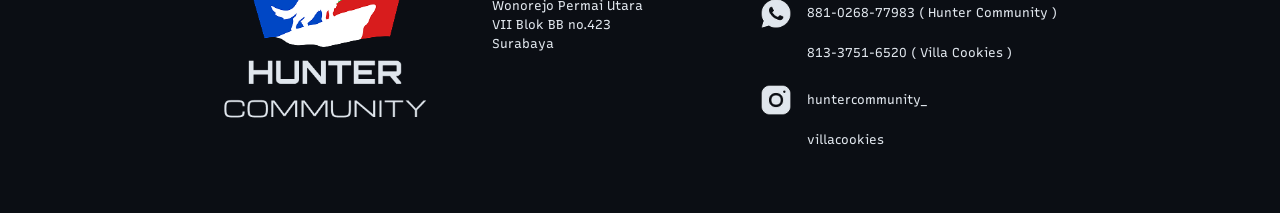
==== commit f049eeee: "menambah anggota" ====
--- a/codingpage.html
+++ b/codingpage.html
@@ -5,15 +5,6 @@
   <meta charset="UTF-8" />
   <meta name="viewport" content="width=device-width, initial-scale=1.0" />
   <title>Hunter Academy — Coding</title>
-  <link rel="icon" href="logo.png" type="image/png">
-  <meta name="description" content="Sukses bersama dalam membina pribadi unggul untuk
-        mewujudkan hunter yang berkembang baik dalam internal dan eksternal serta
-        menjadi berkat bagi lingkungan dimana hunter berada.">
-  <meta name="keywords" content="Hunter Community, komunitas, discipline, caring, hardworking, belajar bersama, organisasi">
-  <meta name="author" content="Hunter Community">
-  <meta name="robots" content="index, follow">
-  <link rel="canonical" href="https://hunter.or.id/codingpage.html">
-
   <link rel="stylesheet" href="codingpage.css" />
   <link rel="preconnect" href="https://fonts.googleapis.com" />
   <link rel="preconnect" href="https://fonts.gstatic.com" crossorigin />
@@ -300,7 +291,6 @@
         <p class="mind-name">Ben</p>
         <p class="mind-role">Digital Marketing</p>
       </div>
-
       <div class="mind-card reveal reveal-delay-3">
         <div class="mind-card-img">
           <img src="CodingAssets/Anggota/Prana.webp" alt="Foto Prana" loading="lazy" decoding="async" />
@@ -308,13 +298,55 @@
         <p class="mind-name">Prana</p>
         <p class="mind-role">Backend Developer</p>
       </div>
-
       <div class="mind-card reveal reveal-delay-4">
         <div class="mind-card-img">
           <img src="CodingAssets/Anggota/Kezia.webp" alt="Foto Kezia" loading="lazy" decoding="async"
             style="object-position: 0 50%;" />
         </div>
         <p class="mind-name">Kezia</p>
+        <p class="mind-role">UI/UX Designer</p>
+      </div>
+      <div class="mind-card reveal reveal-delay-3">
+        <div class="mind-card-img">
+          <img src="CodingAssets/Anggota/Jesko.webp" alt="Foto Jesko" loading="lazy" decoding="async" />
+        </div>
+        <p class="mind-name">Jesko</p>
+        <p class="mind-role">Backend Developer</p>
+      </div>
+      <div class="mind-card reveal reveal-delay-3">
+        <div class="mind-card-img">
+          <img src="CodingAssets/Anggota/Zidan.webp" alt="Foto Zidan" loading="lazy" decoding="async"
+            style="object-fit: cover; background-color: rgb(212, 212, 212); object-position: 0% 20%;" />
+        </div>
+        <p class="mind-name">Zidan</p>
+        <p class="mind-role">Frontend Developer</p>
+      </div>
+      <div class="mind-card reveal reveal-delay-3">
+        <div class="mind-card-img">
+          <img src="CodingAssets/Anggota/Raka.webp" alt="Foto Raka" loading="lazy" decoding="async" />
+        </div>
+        <p class="mind-name">Raka</p>
+        <p class="mind-role">Frontend Developer</p>
+      </div>
+      <div class="mind-card reveal reveal-delay-3">
+        <div class="mind-card-img">
+          <img src="CodingAssets/Anggota/Justin.webp" alt="Foto Justin" loading="lazy" decoding="async" />
+        </div>
+        <p class="mind-name">Justin</p>
+        <p class="mind-role">Backend Developer</p>
+      </div>
+      <div class="mind-card reveal reveal-delay-3">
+        <div class="mind-card-img">
+          <img src="CodingAssets/Anggota/Hanif.webp" alt="Foto Hanif" loading="lazy" decoding="async" />
+        </div>
+        <p class="mind-name">Hanif</p>
+        <p class="mind-role">Backend Developer</p>
+      </div>
+      <div class="mind-card reveal reveal-delay-3">
+        <div class="mind-card-img">
+          <img src="CodingAssets/Anggota/Alfino.webp" alt="Foto Alfino" loading="lazy" decoding="async" />
+        </div>
+        <p class="mind-name">Alfino</p>
         <p class="mind-role">UI/UX Designer</p>
       </div>
     </div>
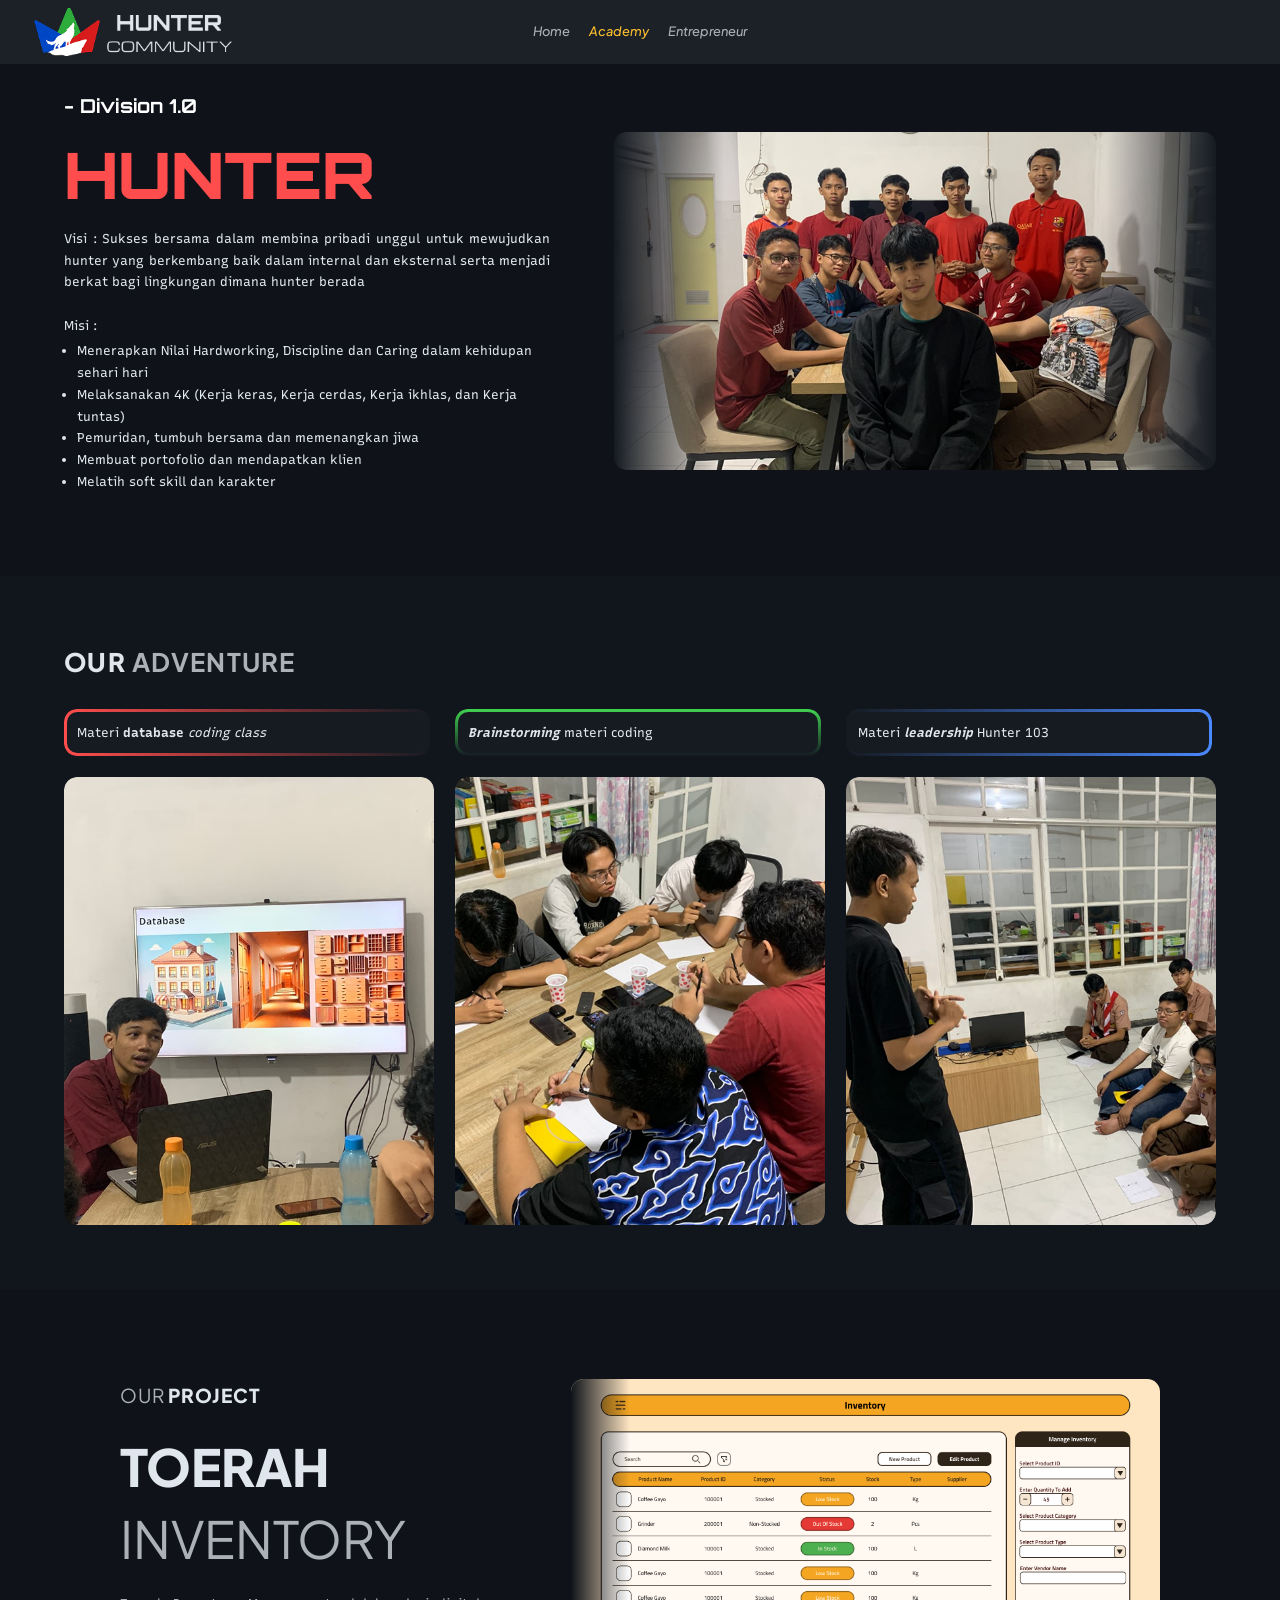
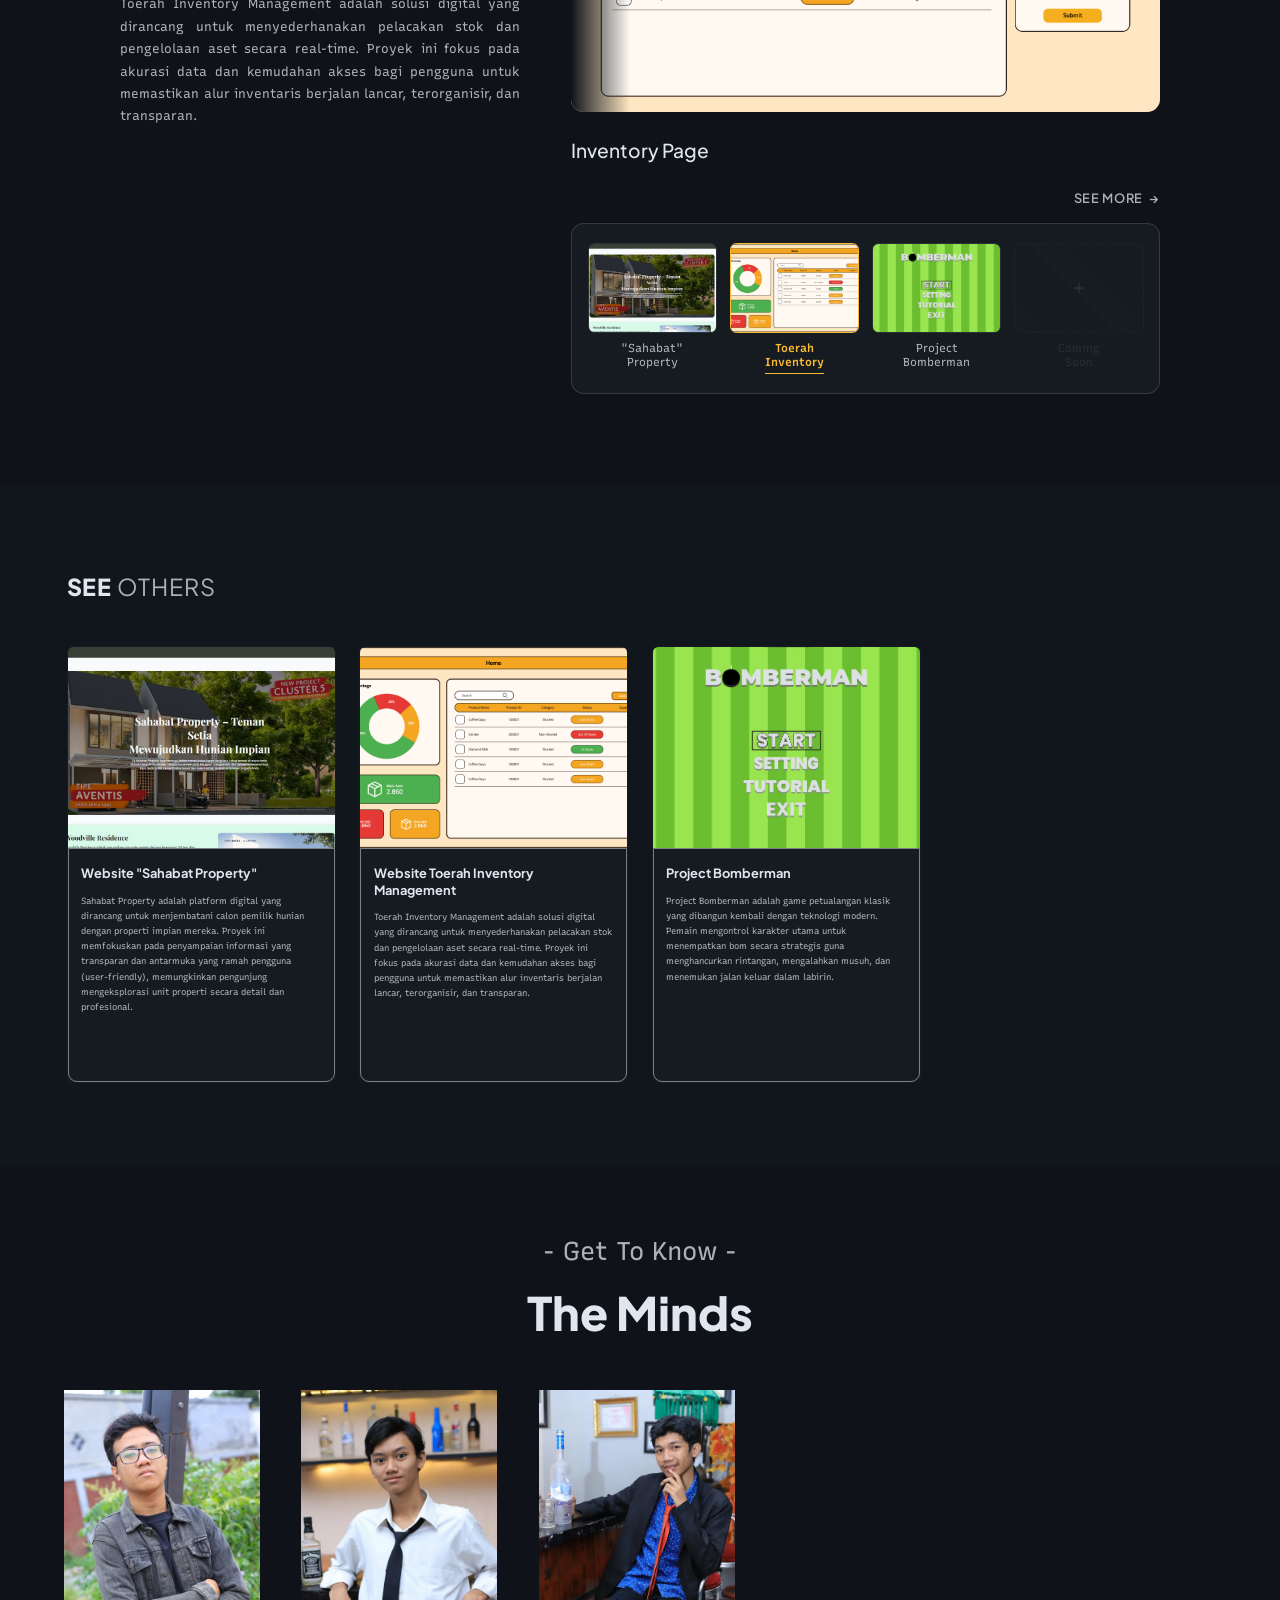
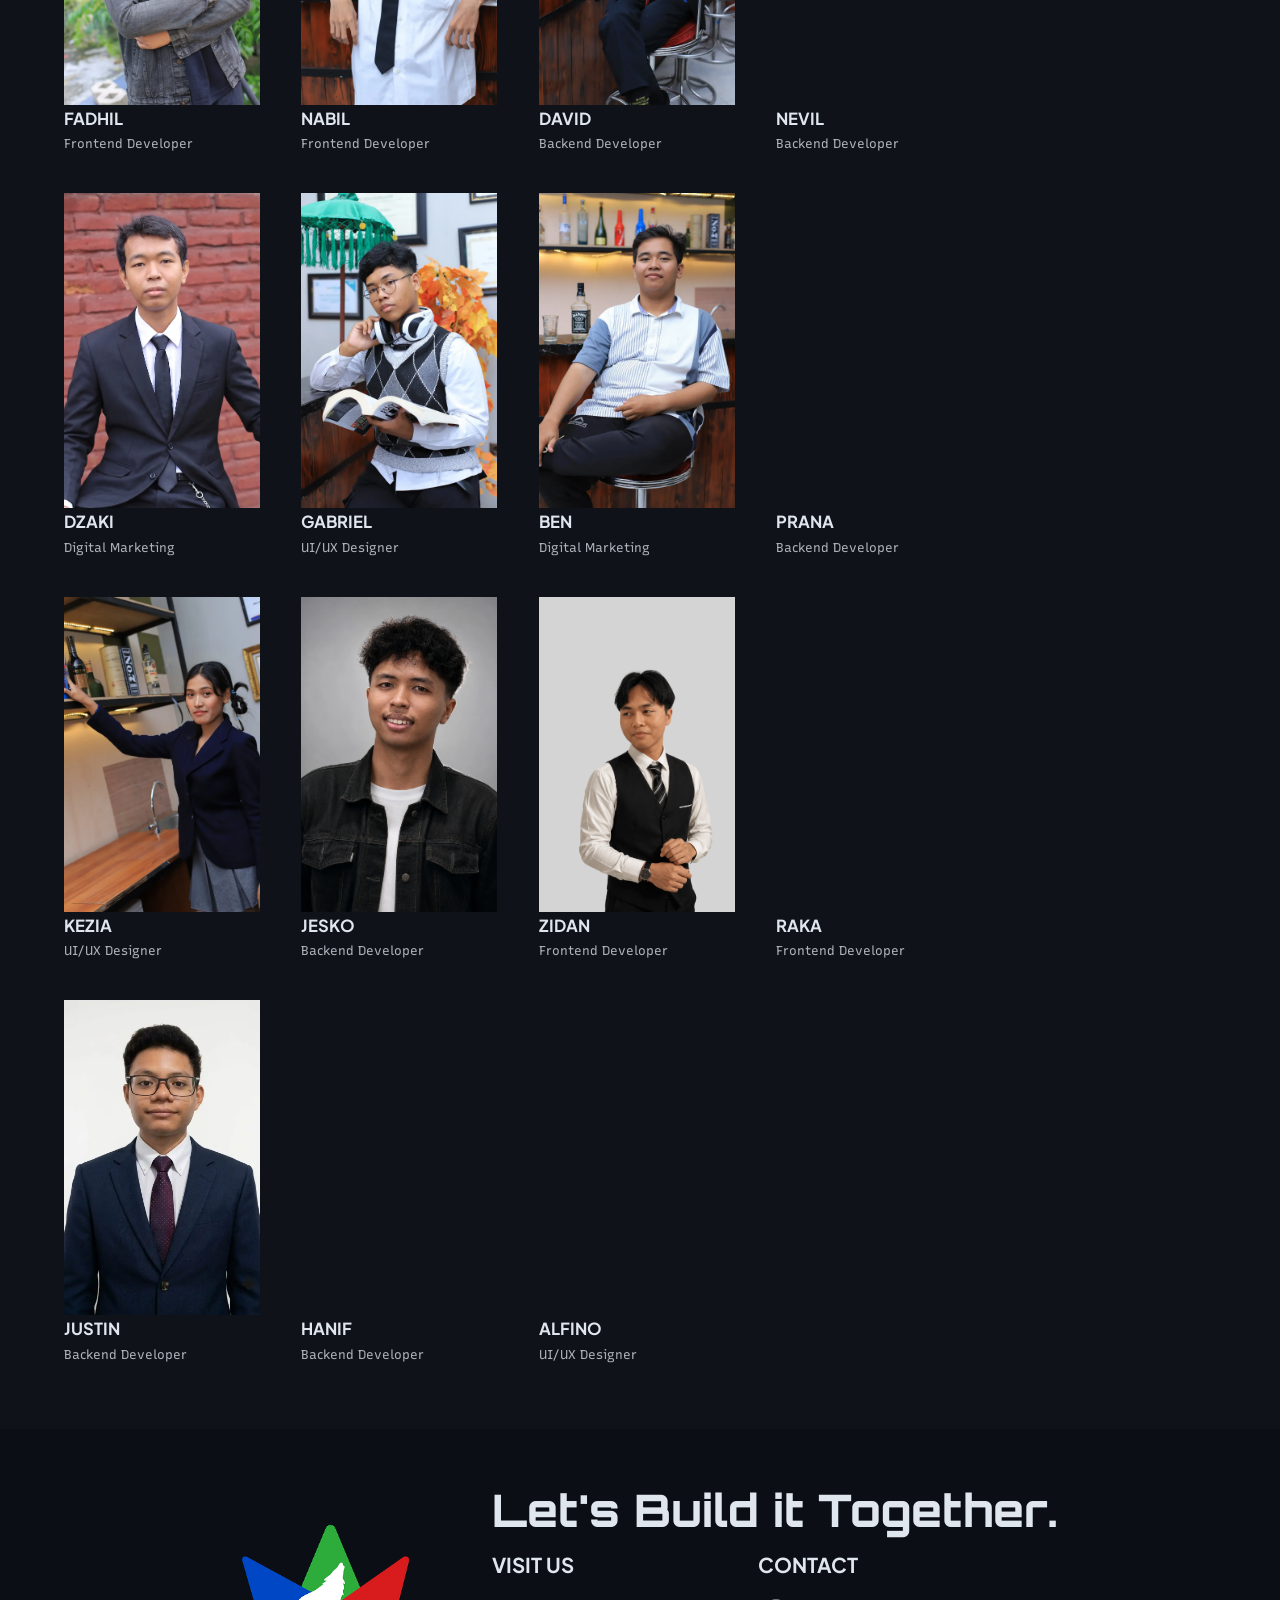
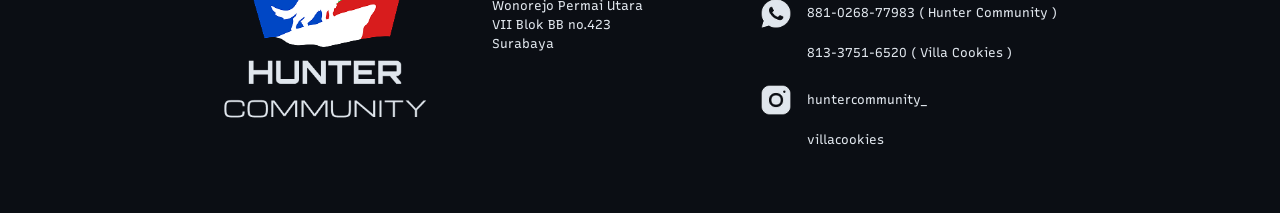
==== commit b2dcd763: "Merge pull request #1 from nirvalen/add_anggota menambah anggota" ====
--- a/codingpage.html
+++ b/codingpage.html
@@ -5,6 +5,15 @@
   <meta charset="UTF-8" />
   <meta name="viewport" content="width=device-width, initial-scale=1.0" />
   <title>Hunter Academy — Coding</title>
+  <link rel="icon" href="logo.png" type="image/png">
+  <meta name="description" content="Sukses bersama dalam membina pribadi unggul untuk
+        mewujudkan hunter yang berkembang baik dalam internal dan eksternal serta
+        menjadi berkat bagi lingkungan dimana hunter berada.">
+  <meta name="keywords" content="Hunter Community, komunitas, discipline, caring, hardworking, belajar bersama, organisasi">
+  <meta name="author" content="Hunter Community">
+  <meta name="robots" content="index, follow">
+  <link rel="canonical" href="https://hunter.or.id/codingpage.html">
+
   <link rel="stylesheet" href="codingpage.css" />
   <link rel="preconnect" href="https://fonts.googleapis.com" />
   <link rel="preconnect" href="https://fonts.gstatic.com" crossorigin />
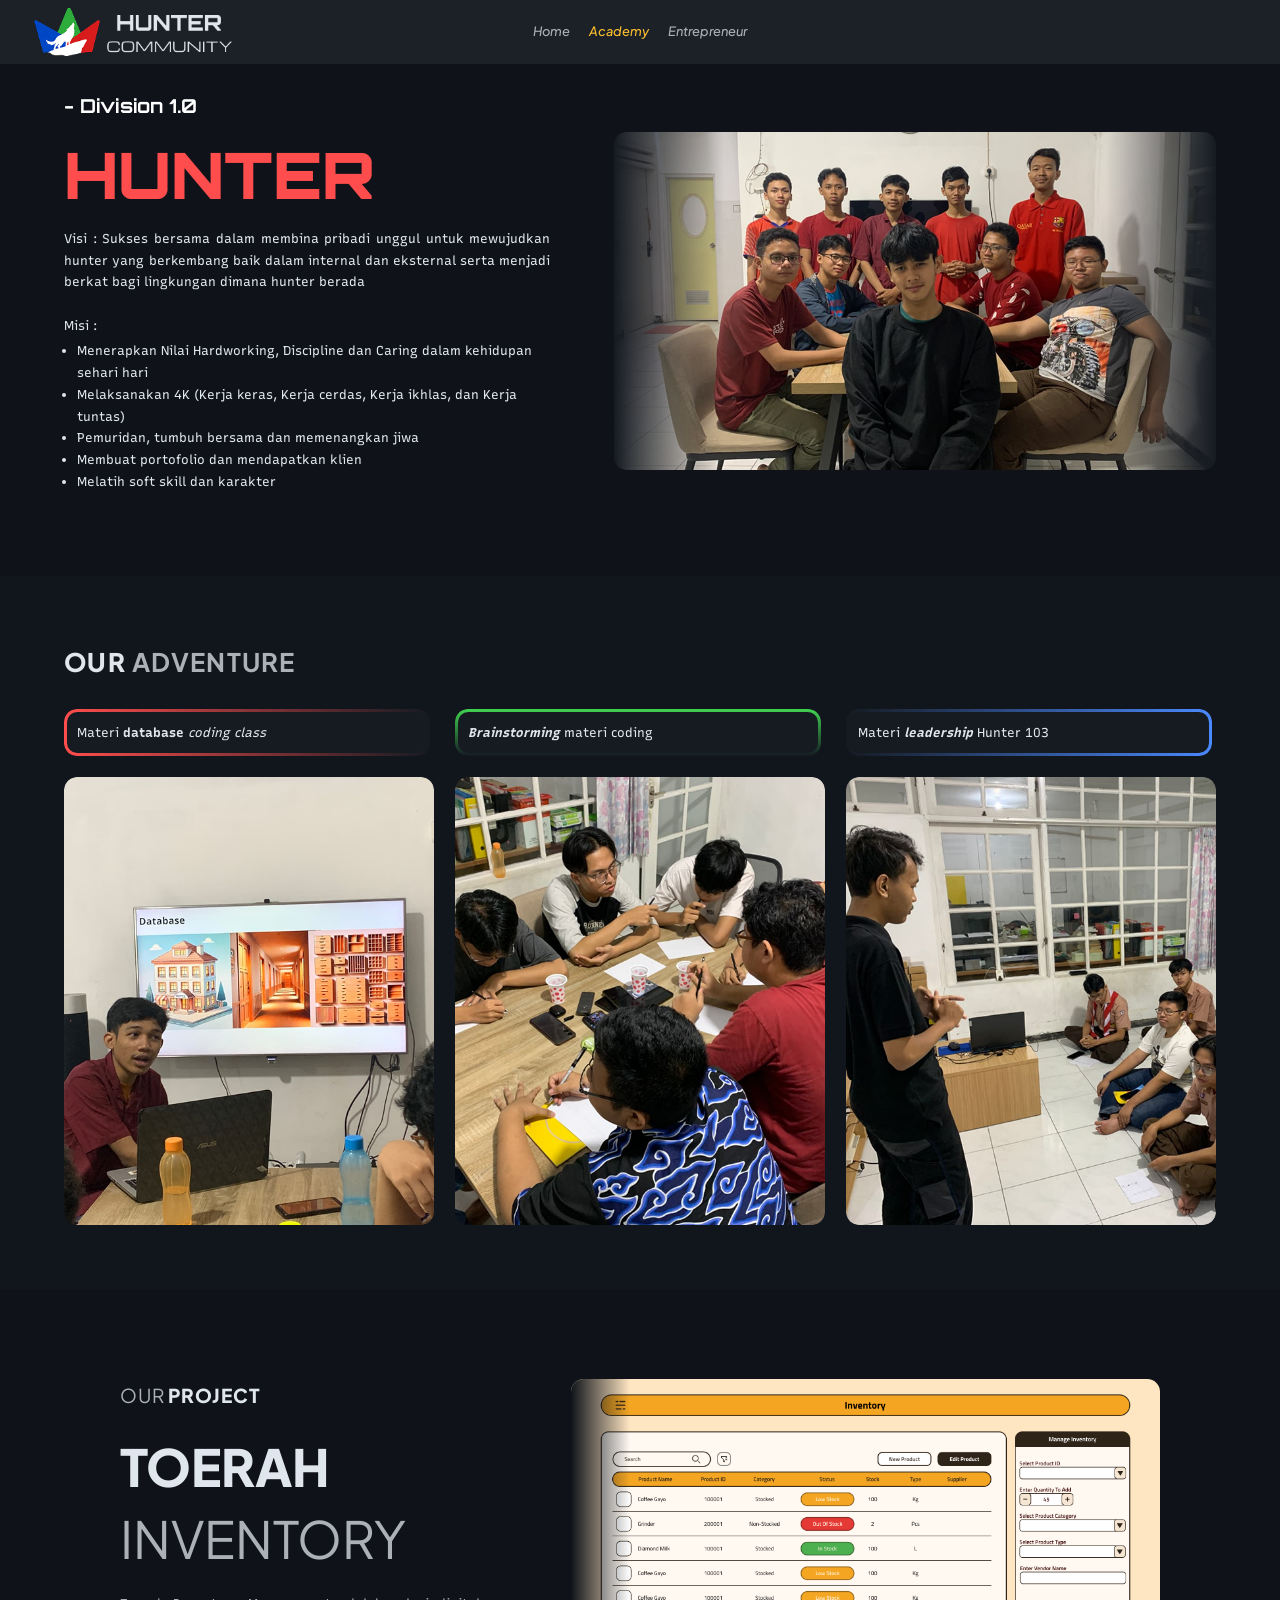
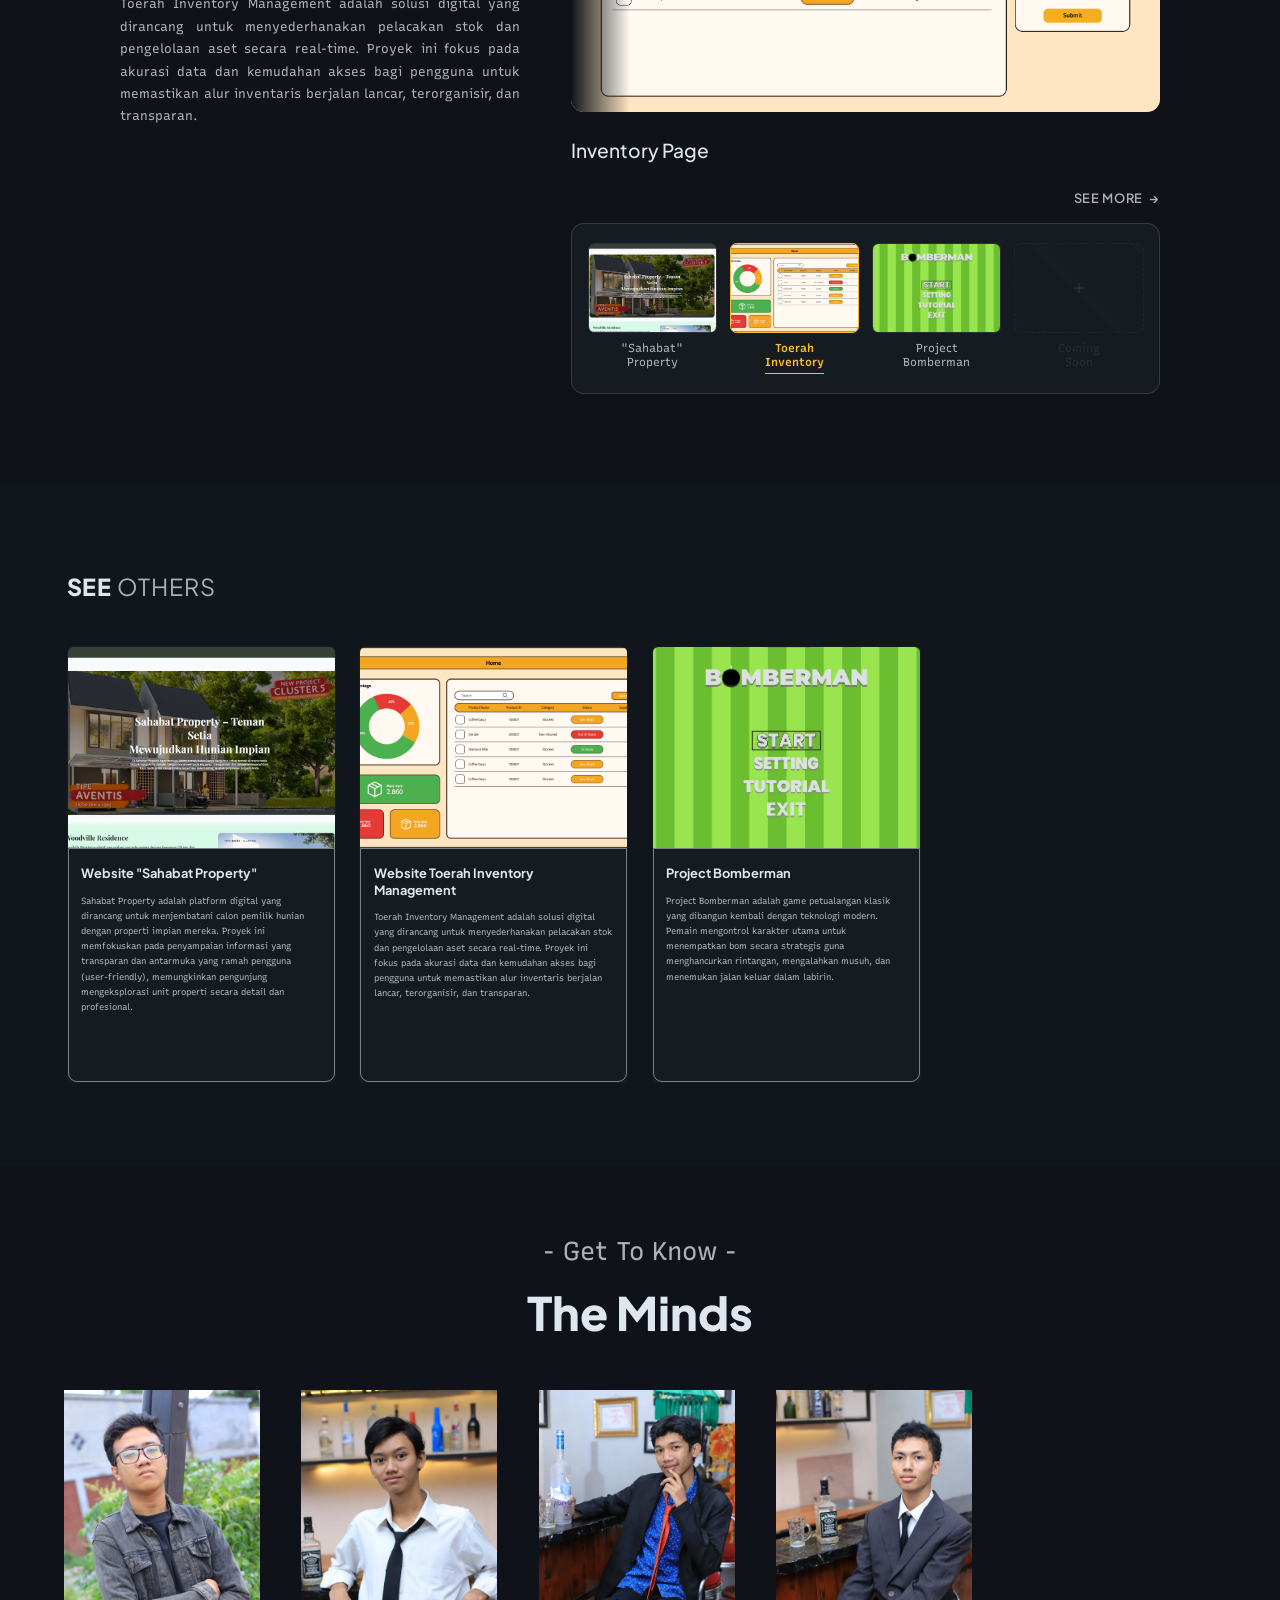
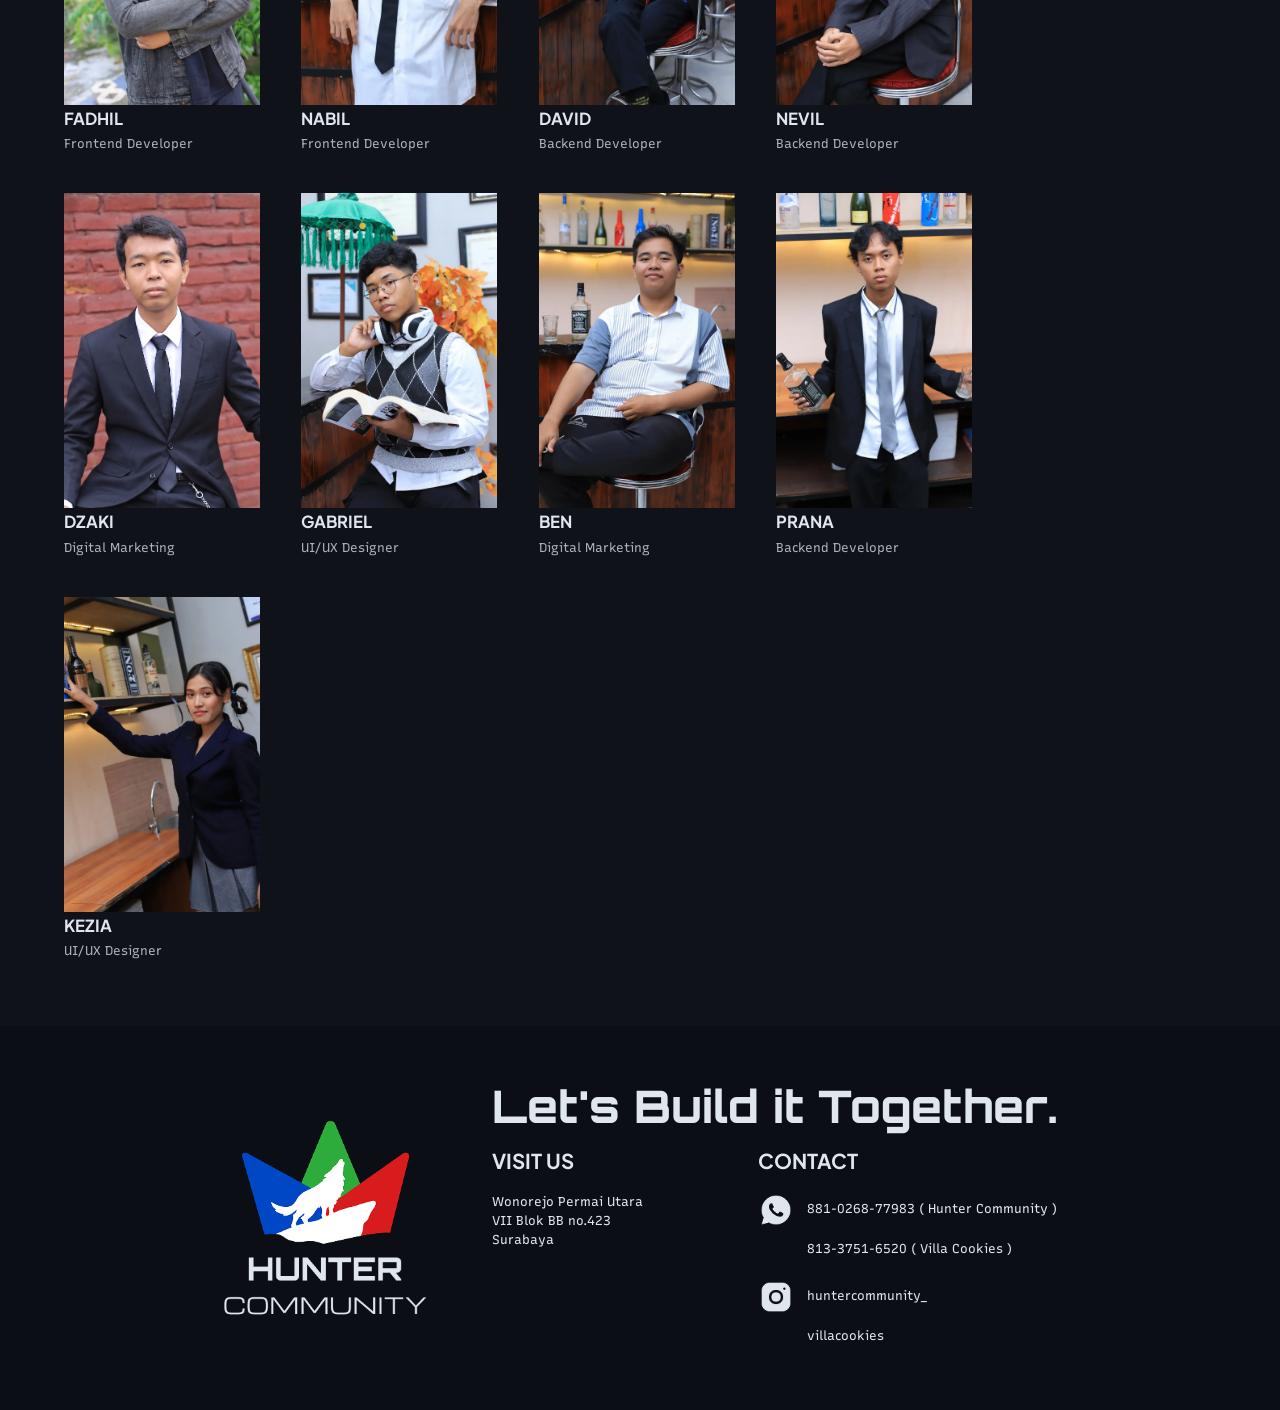
==== commit cadb5aa1: "favicon setting" ====
--- a/codingpage.html
+++ b/codingpage.html
@@ -5,7 +5,8 @@
   <meta charset="UTF-8" />
   <meta name="viewport" content="width=device-width, initial-scale=1.0" />
   <title>Hunter Academy — Coding</title>
-  <link rel="icon" href="logo.png" type="image/png">
+  <link rel="icon" href="/favicon.ico" sizes="any">
+  <link rel="icon" type="image/png" sizes="512x512" href="/favicon.png">
   <meta name="description" content="Sukses bersama dalam membina pribadi unggul untuk
         mewujudkan hunter yang berkembang baik dalam internal dan eksternal serta
         menjadi berkat bagi lingkungan dimana hunter berada.">
@@ -300,6 +301,7 @@
         <p class="mind-name">Ben</p>
         <p class="mind-role">Digital Marketing</p>
       </div>
+
       <div class="mind-card reveal reveal-delay-3">
         <div class="mind-card-img">
           <img src="CodingAssets/Anggota/Prana.webp" alt="Foto Prana" loading="lazy" decoding="async" />
@@ -307,55 +309,13 @@
         <p class="mind-name">Prana</p>
         <p class="mind-role">Backend Developer</p>
       </div>
+
       <div class="mind-card reveal reveal-delay-4">
         <div class="mind-card-img">
           <img src="CodingAssets/Anggota/Kezia.webp" alt="Foto Kezia" loading="lazy" decoding="async"
             style="object-position: 0 50%;" />
         </div>
         <p class="mind-name">Kezia</p>
-        <p class="mind-role">UI/UX Designer</p>
-      </div>
-      <div class="mind-card reveal reveal-delay-3">
-        <div class="mind-card-img">
-          <img src="CodingAssets/Anggota/Jesko.webp" alt="Foto Jesko" loading="lazy" decoding="async" />
-        </div>
-        <p class="mind-name">Jesko</p>
-        <p class="mind-role">Backend Developer</p>
-      </div>
-      <div class="mind-card reveal reveal-delay-3">
-        <div class="mind-card-img">
-          <img src="CodingAssets/Anggota/Zidan.webp" alt="Foto Zidan" loading="lazy" decoding="async"
-            style="object-fit: cover; background-color: rgb(212, 212, 212); object-position: 0% 20%;" />
-        </div>
-        <p class="mind-name">Zidan</p>
-        <p class="mind-role">Frontend Developer</p>
-      </div>
-      <div class="mind-card reveal reveal-delay-3">
-        <div class="mind-card-img">
-          <img src="CodingAssets/Anggota/Raka.webp" alt="Foto Raka" loading="lazy" decoding="async" />
-        </div>
-        <p class="mind-name">Raka</p>
-        <p class="mind-role">Frontend Developer</p>
-      </div>
-      <div class="mind-card reveal reveal-delay-3">
-        <div class="mind-card-img">
-          <img src="CodingAssets/Anggota/Justin.webp" alt="Foto Justin" loading="lazy" decoding="async" />
-        </div>
-        <p class="mind-name">Justin</p>
-        <p class="mind-role">Backend Developer</p>
-      </div>
-      <div class="mind-card reveal reveal-delay-3">
-        <div class="mind-card-img">
-          <img src="CodingAssets/Anggota/Hanif.webp" alt="Foto Hanif" loading="lazy" decoding="async" />
-        </div>
-        <p class="mind-name">Hanif</p>
-        <p class="mind-role">Backend Developer</p>
-      </div>
-      <div class="mind-card reveal reveal-delay-3">
-        <div class="mind-card-img">
-          <img src="CodingAssets/Anggota/Alfino.webp" alt="Foto Alfino" loading="lazy" decoding="async" />
-        </div>
-        <p class="mind-name">Alfino</p>
         <p class="mind-role">UI/UX Designer</p>
       </div>
     </div>
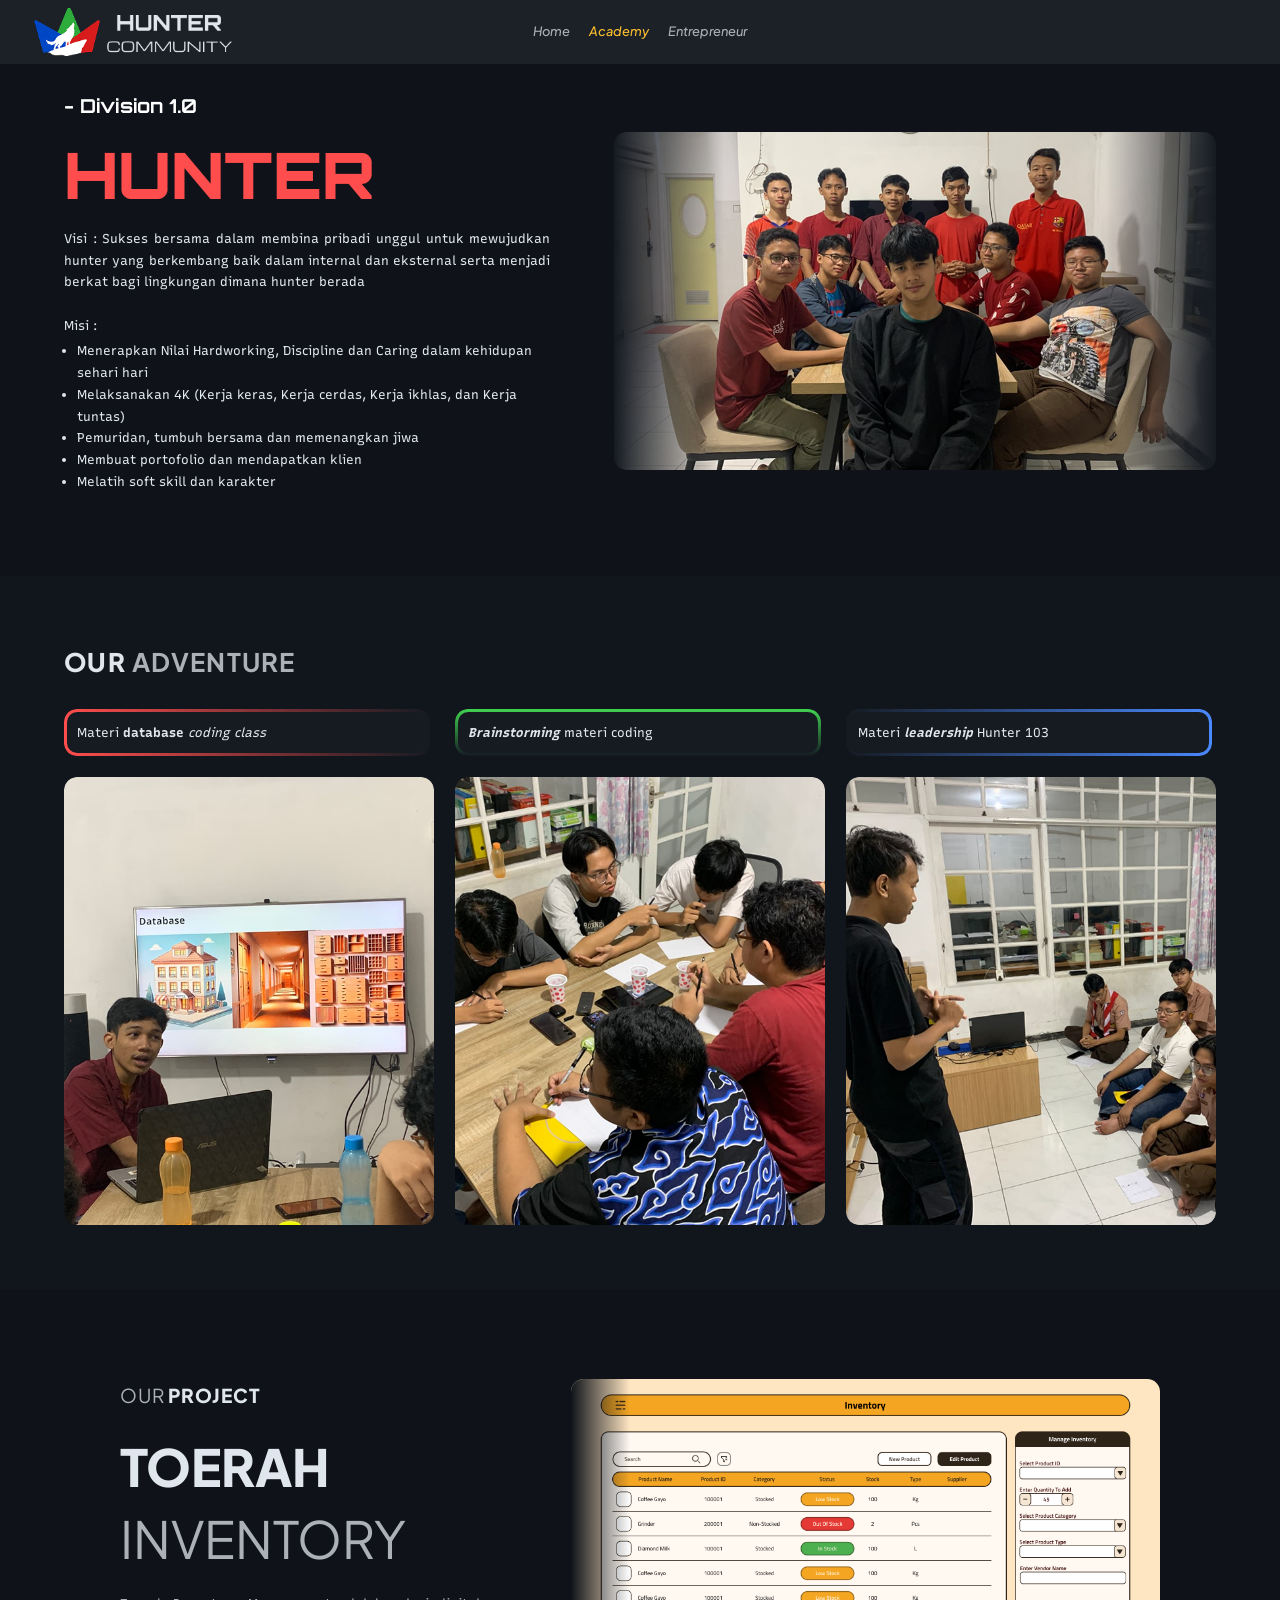
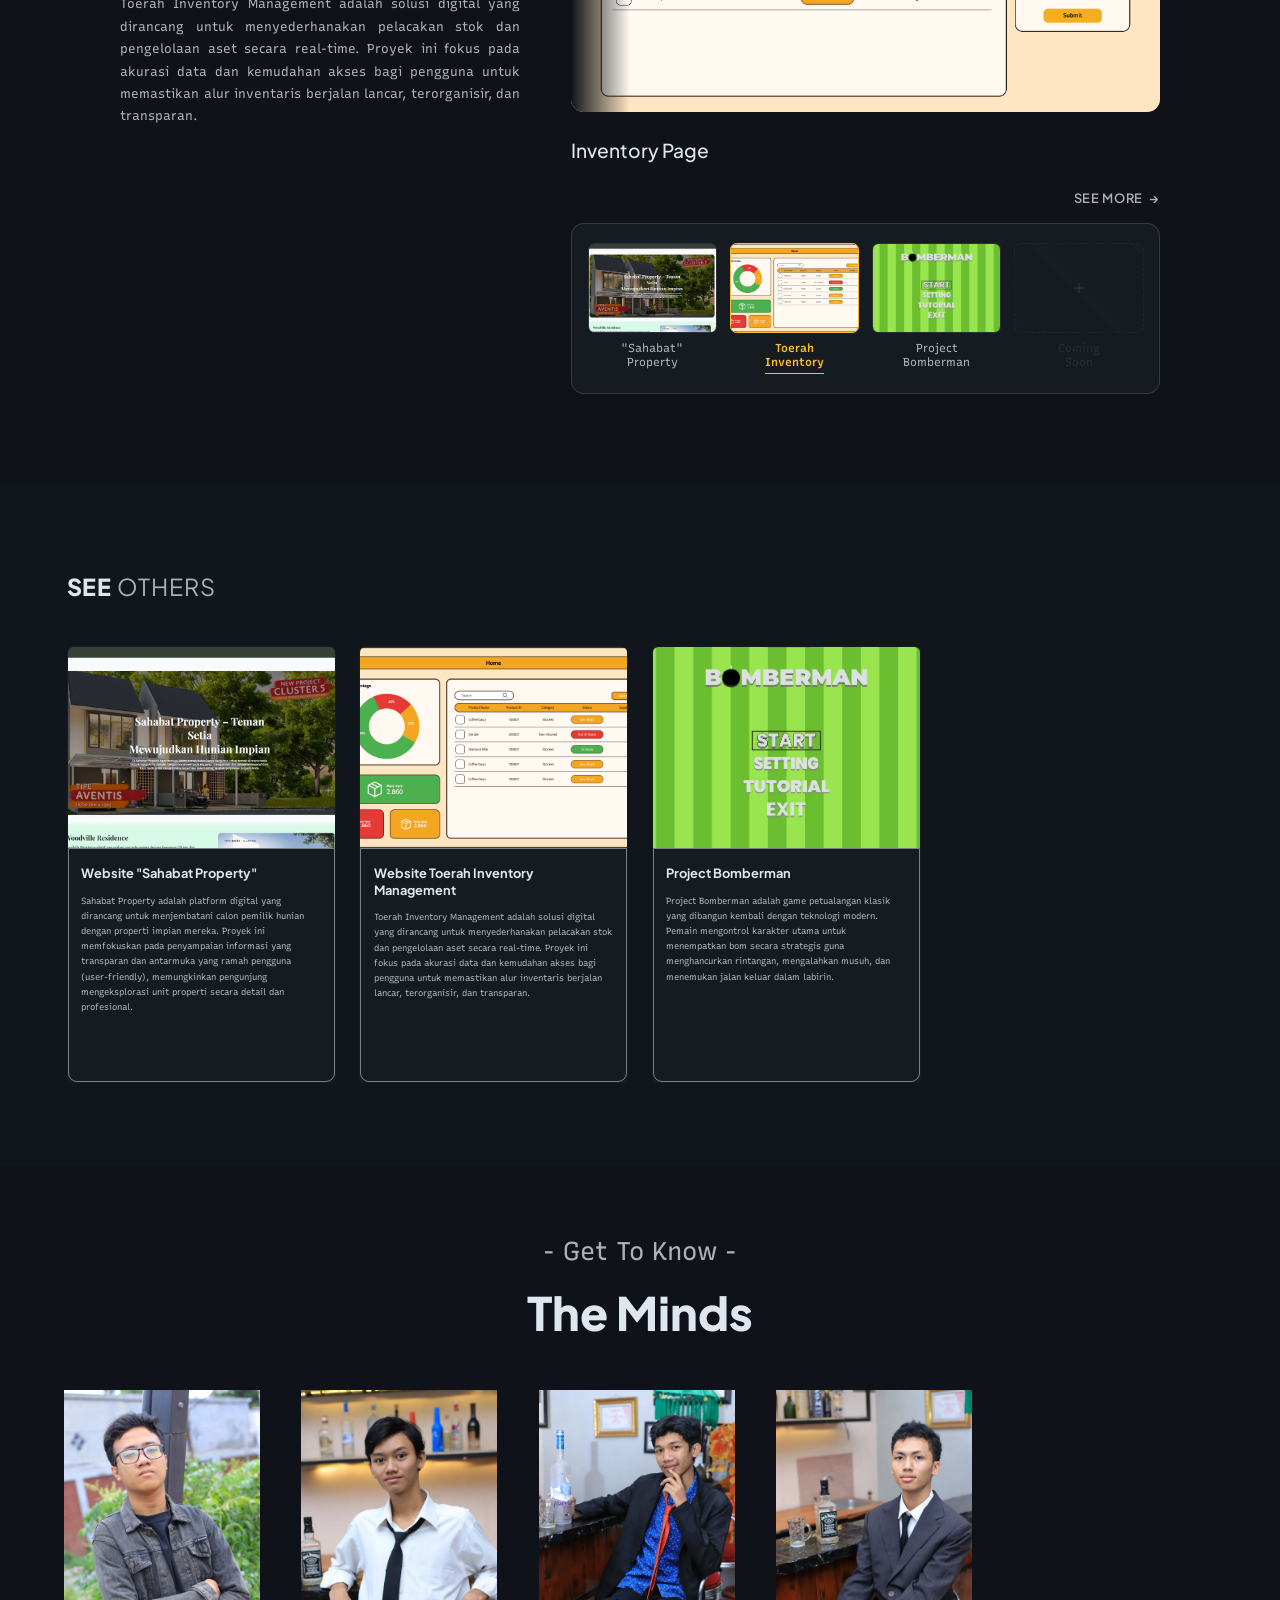
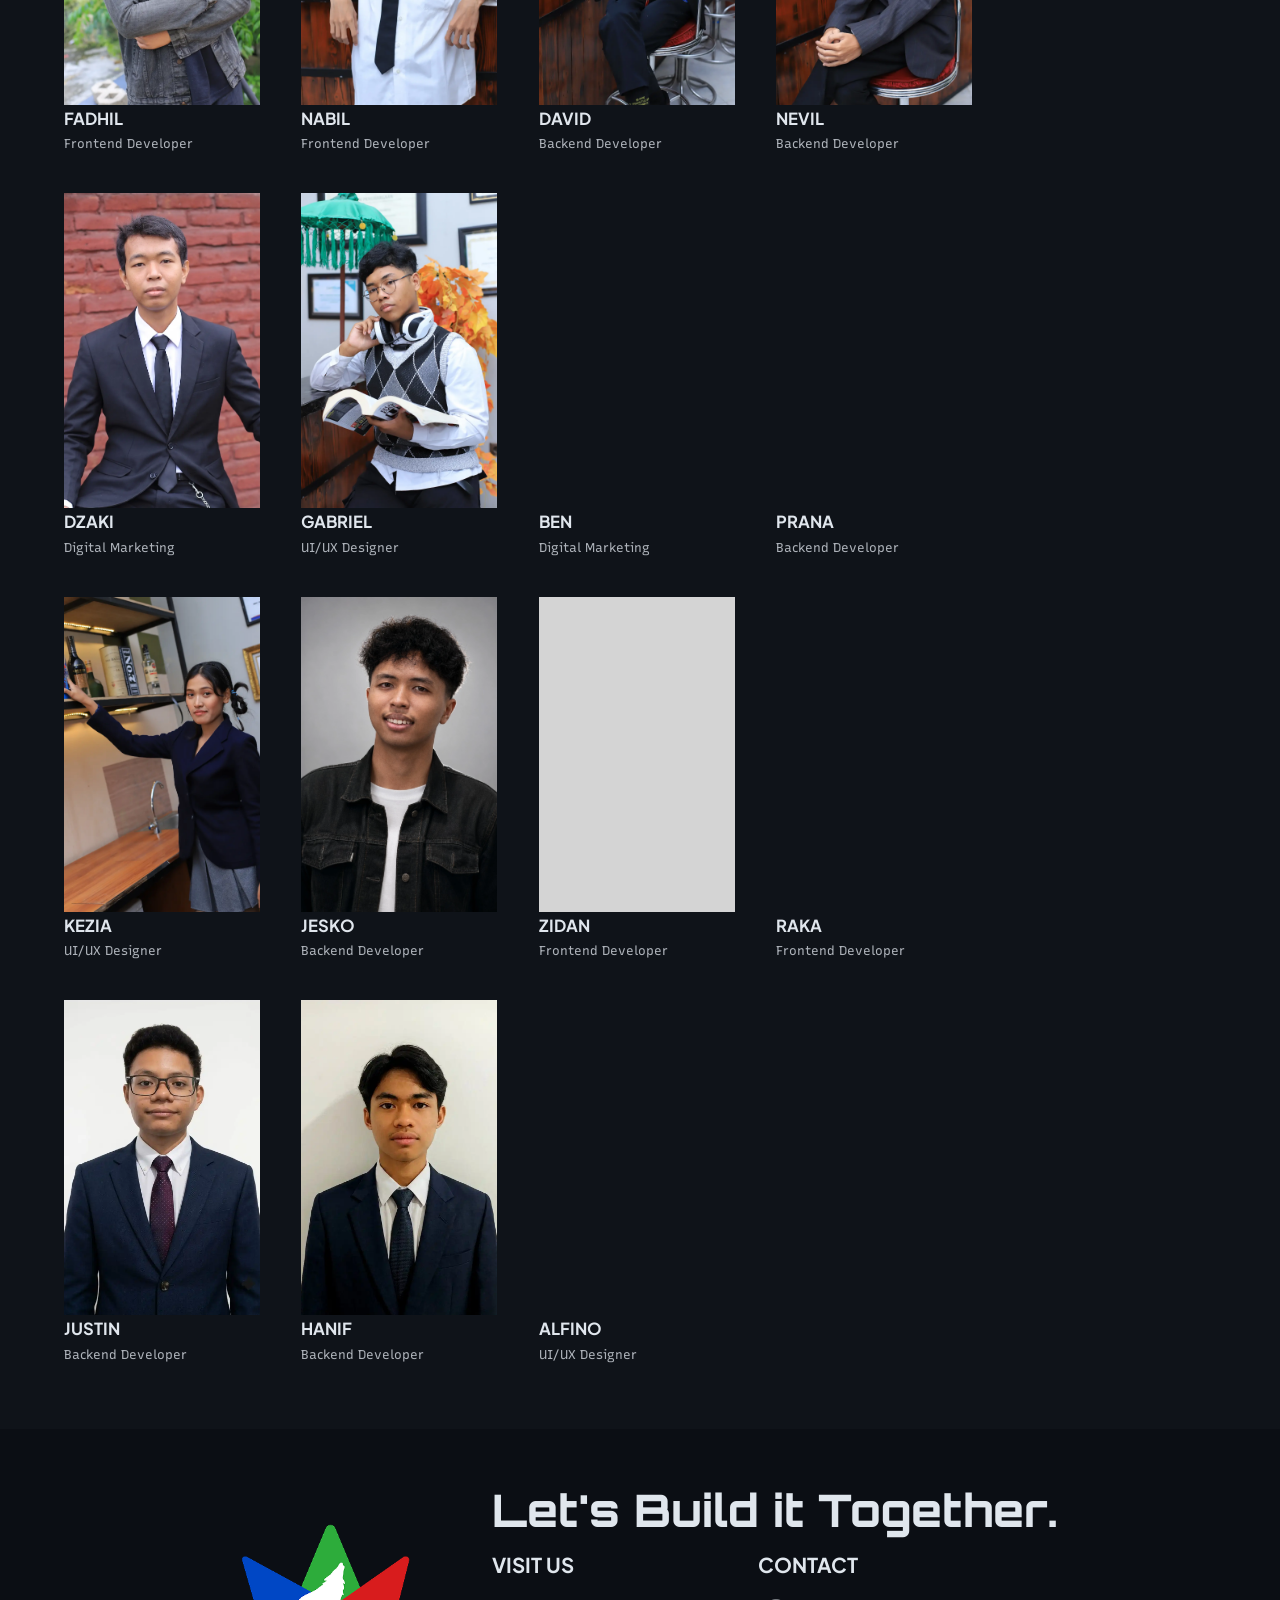
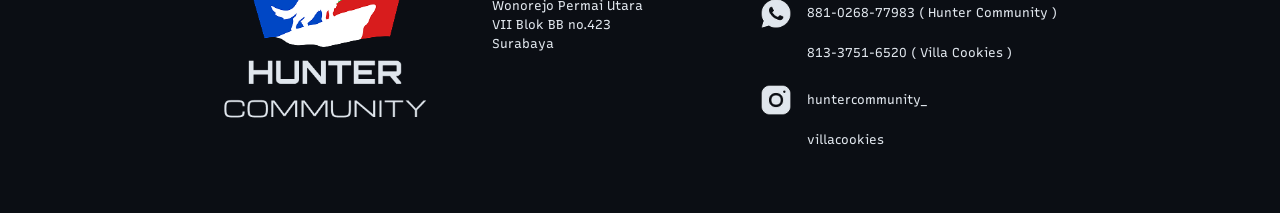
==== commit 1f09a174: "Merge branch 'master' of https://github.com/nirvalen/web-hunter" ====
--- a/codingpage.html
+++ b/codingpage.html
@@ -301,7 +301,6 @@
         <p class="mind-name">Ben</p>
         <p class="mind-role">Digital Marketing</p>
       </div>
-
       <div class="mind-card reveal reveal-delay-3">
         <div class="mind-card-img">
           <img src="CodingAssets/Anggota/Prana.webp" alt="Foto Prana" loading="lazy" decoding="async" />
@@ -309,13 +308,55 @@
         <p class="mind-name">Prana</p>
         <p class="mind-role">Backend Developer</p>
       </div>
-
       <div class="mind-card reveal reveal-delay-4">
         <div class="mind-card-img">
           <img src="CodingAssets/Anggota/Kezia.webp" alt="Foto Kezia" loading="lazy" decoding="async"
             style="object-position: 0 50%;" />
         </div>
         <p class="mind-name">Kezia</p>
+        <p class="mind-role">UI/UX Designer</p>
+      </div>
+      <div class="mind-card reveal reveal-delay-3">
+        <div class="mind-card-img">
+          <img src="CodingAssets/Anggota/Jesko.webp" alt="Foto Jesko" loading="lazy" decoding="async" />
+        </div>
+        <p class="mind-name">Jesko</p>
+        <p class="mind-role">Backend Developer</p>
+      </div>
+      <div class="mind-card reveal reveal-delay-3">
+        <div class="mind-card-img">
+          <img src="CodingAssets/Anggota/Zidan.webp" alt="Foto Zidan" loading="lazy" decoding="async"
+            style="object-fit: cover; background-color: rgb(212, 212, 212); object-position: 0% 20%;" />
+        </div>
+        <p class="mind-name">Zidan</p>
+        <p class="mind-role">Frontend Developer</p>
+      </div>
+      <div class="mind-card reveal reveal-delay-3">
+        <div class="mind-card-img">
+          <img src="CodingAssets/Anggota/Raka.webp" alt="Foto Raka" loading="lazy" decoding="async" />
+        </div>
+        <p class="mind-name">Raka</p>
+        <p class="mind-role">Frontend Developer</p>
+      </div>
+      <div class="mind-card reveal reveal-delay-3">
+        <div class="mind-card-img">
+          <img src="CodingAssets/Anggota/Justin.webp" alt="Foto Justin" loading="lazy" decoding="async" />
+        </div>
+        <p class="mind-name">Justin</p>
+        <p class="mind-role">Backend Developer</p>
+      </div>
+      <div class="mind-card reveal reveal-delay-3">
+        <div class="mind-card-img">
+          <img src="CodingAssets/Anggota/Hanif.webp" alt="Foto Hanif" loading="lazy" decoding="async" />
+        </div>
+        <p class="mind-name">Hanif</p>
+        <p class="mind-role">Backend Developer</p>
+      </div>
+      <div class="mind-card reveal reveal-delay-3">
+        <div class="mind-card-img">
+          <img src="CodingAssets/Anggota/Alfino.webp" alt="Foto Alfino" loading="lazy" decoding="async" />
+        </div>
+        <p class="mind-name">Alfino</p>
         <p class="mind-role">UI/UX Designer</p>
       </div>
     </div>
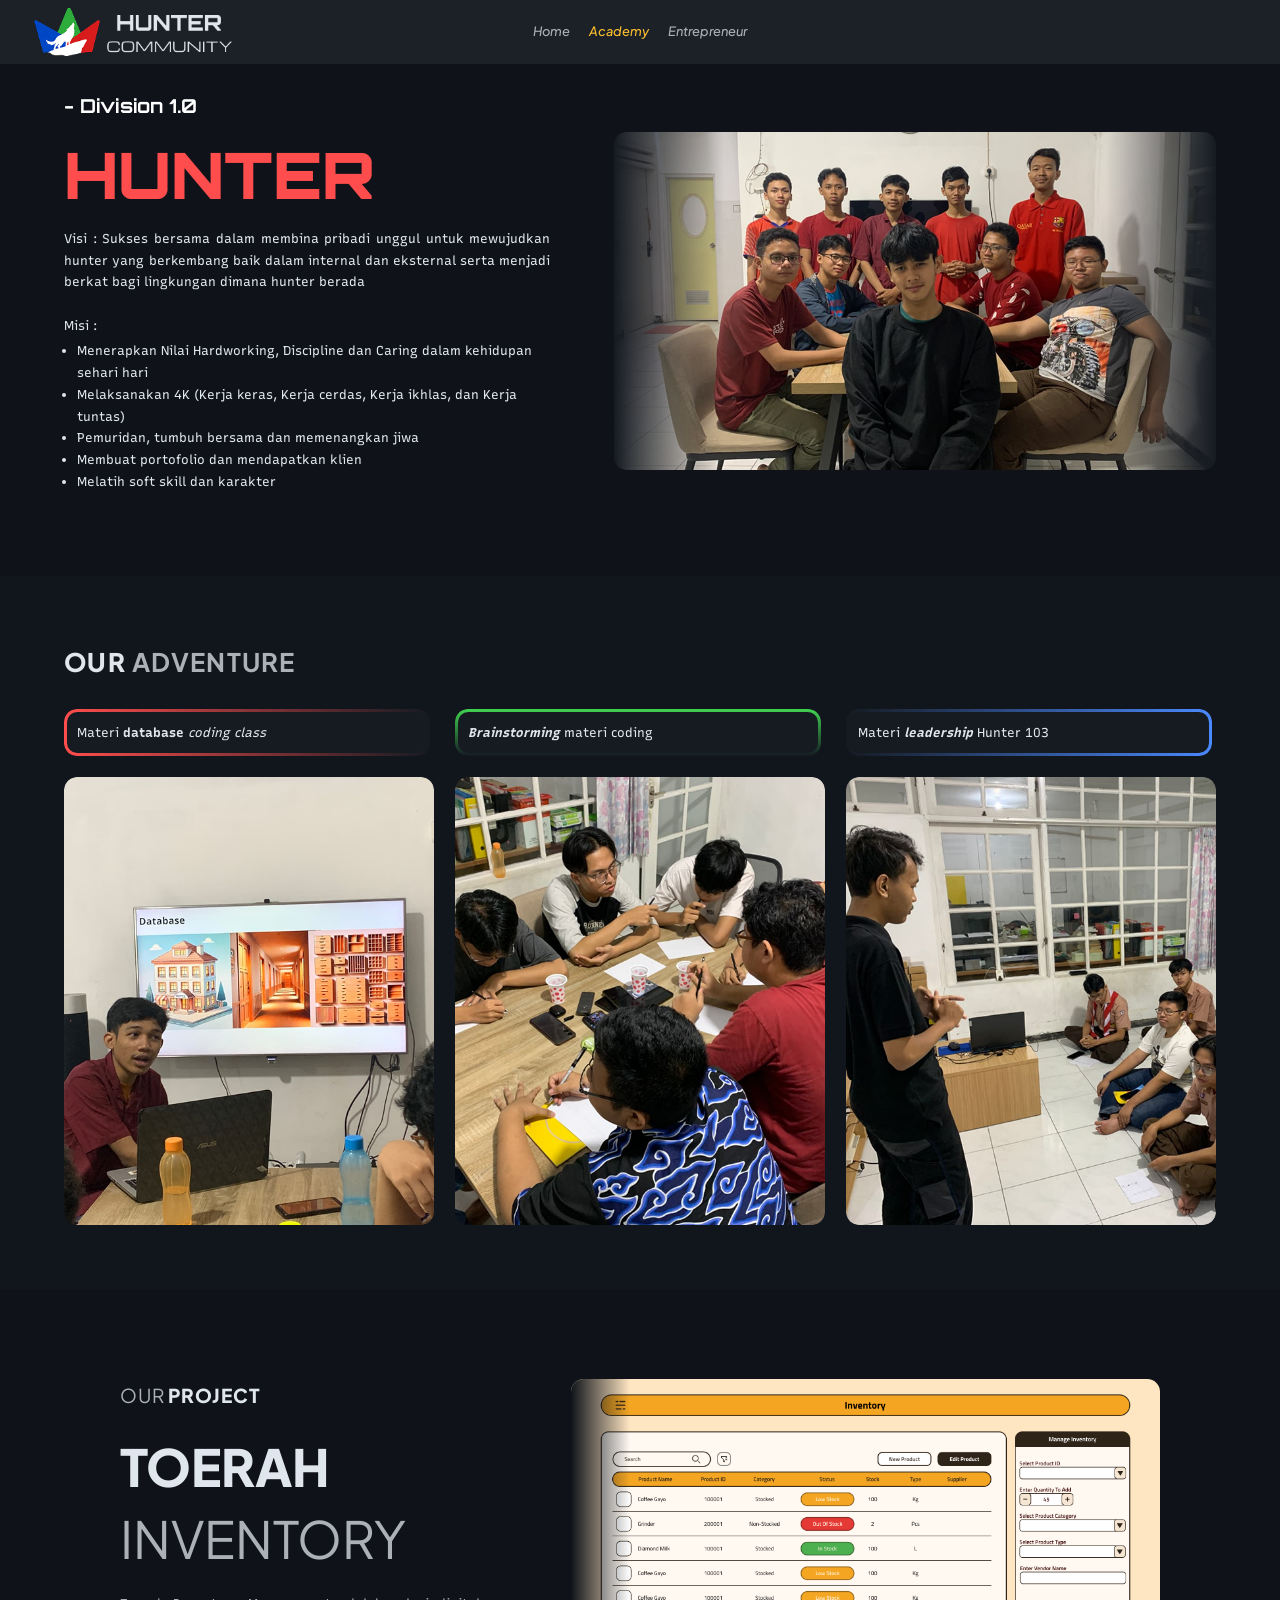
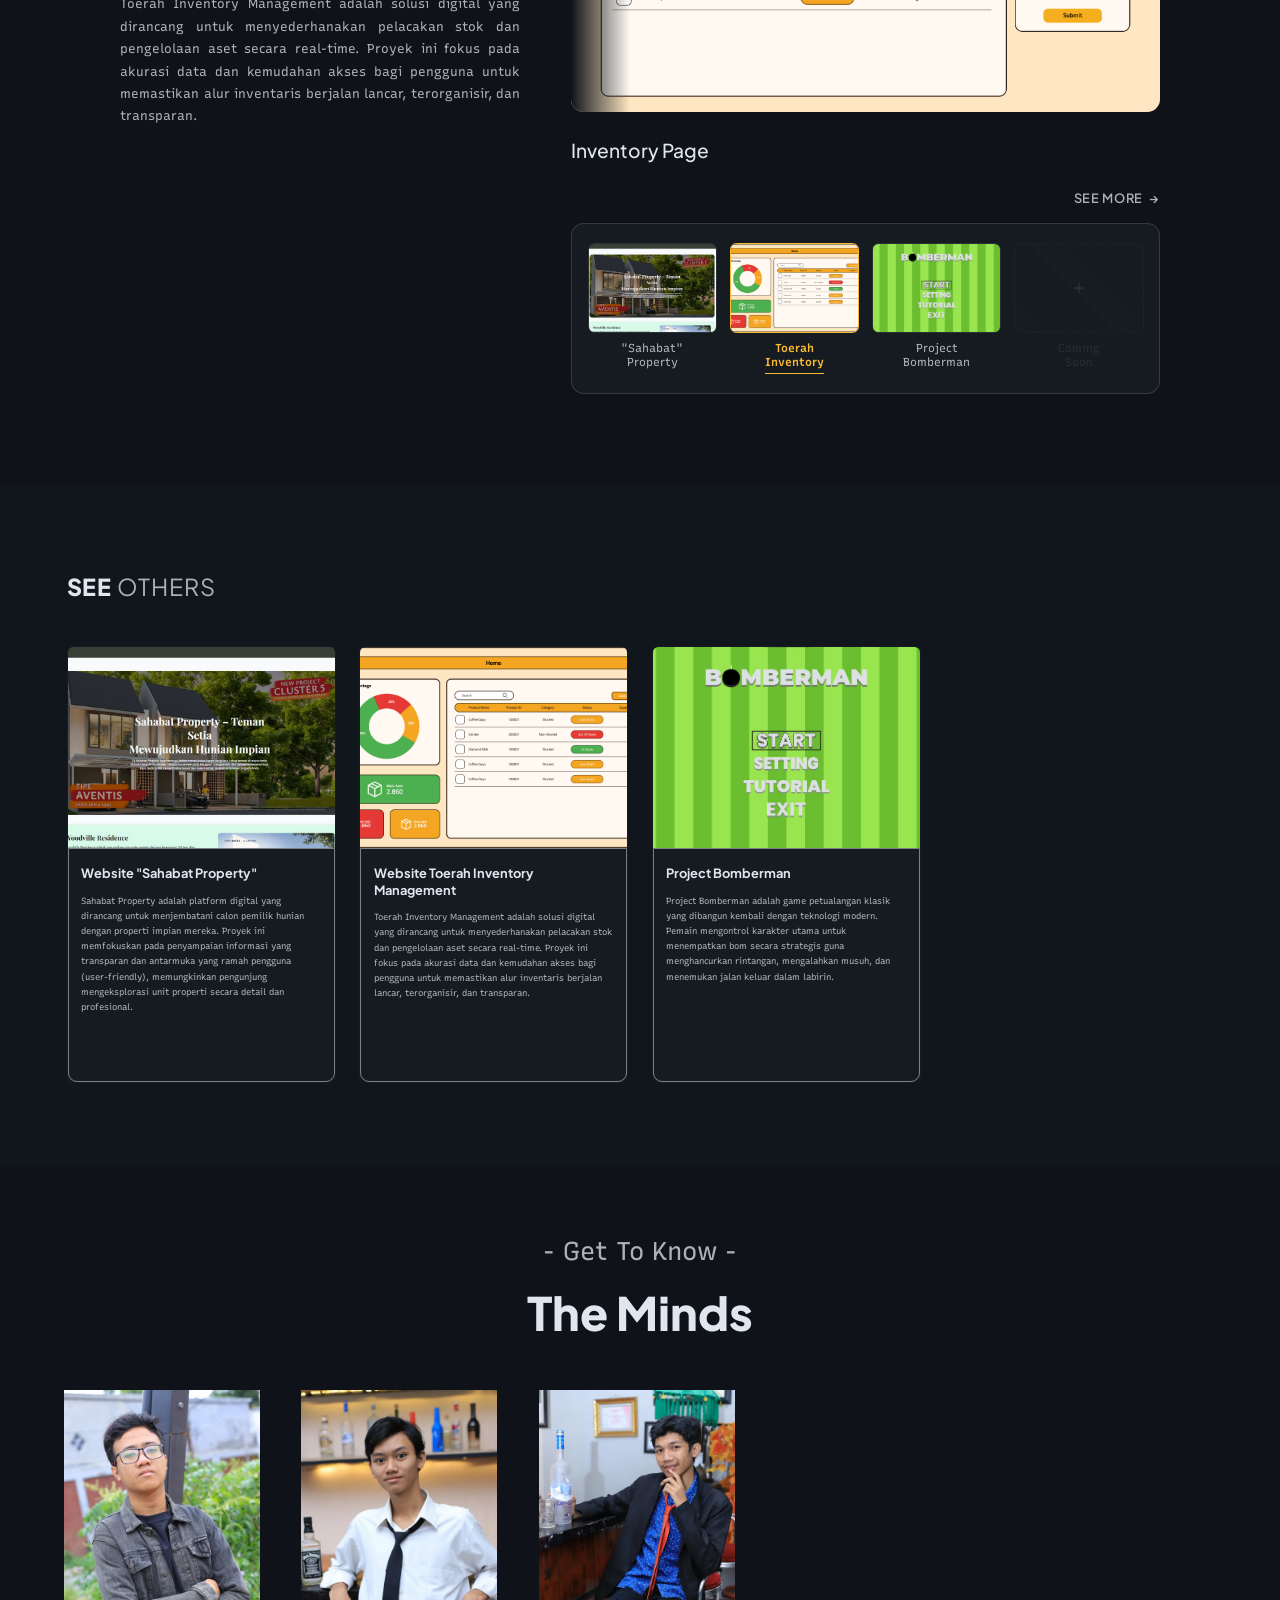
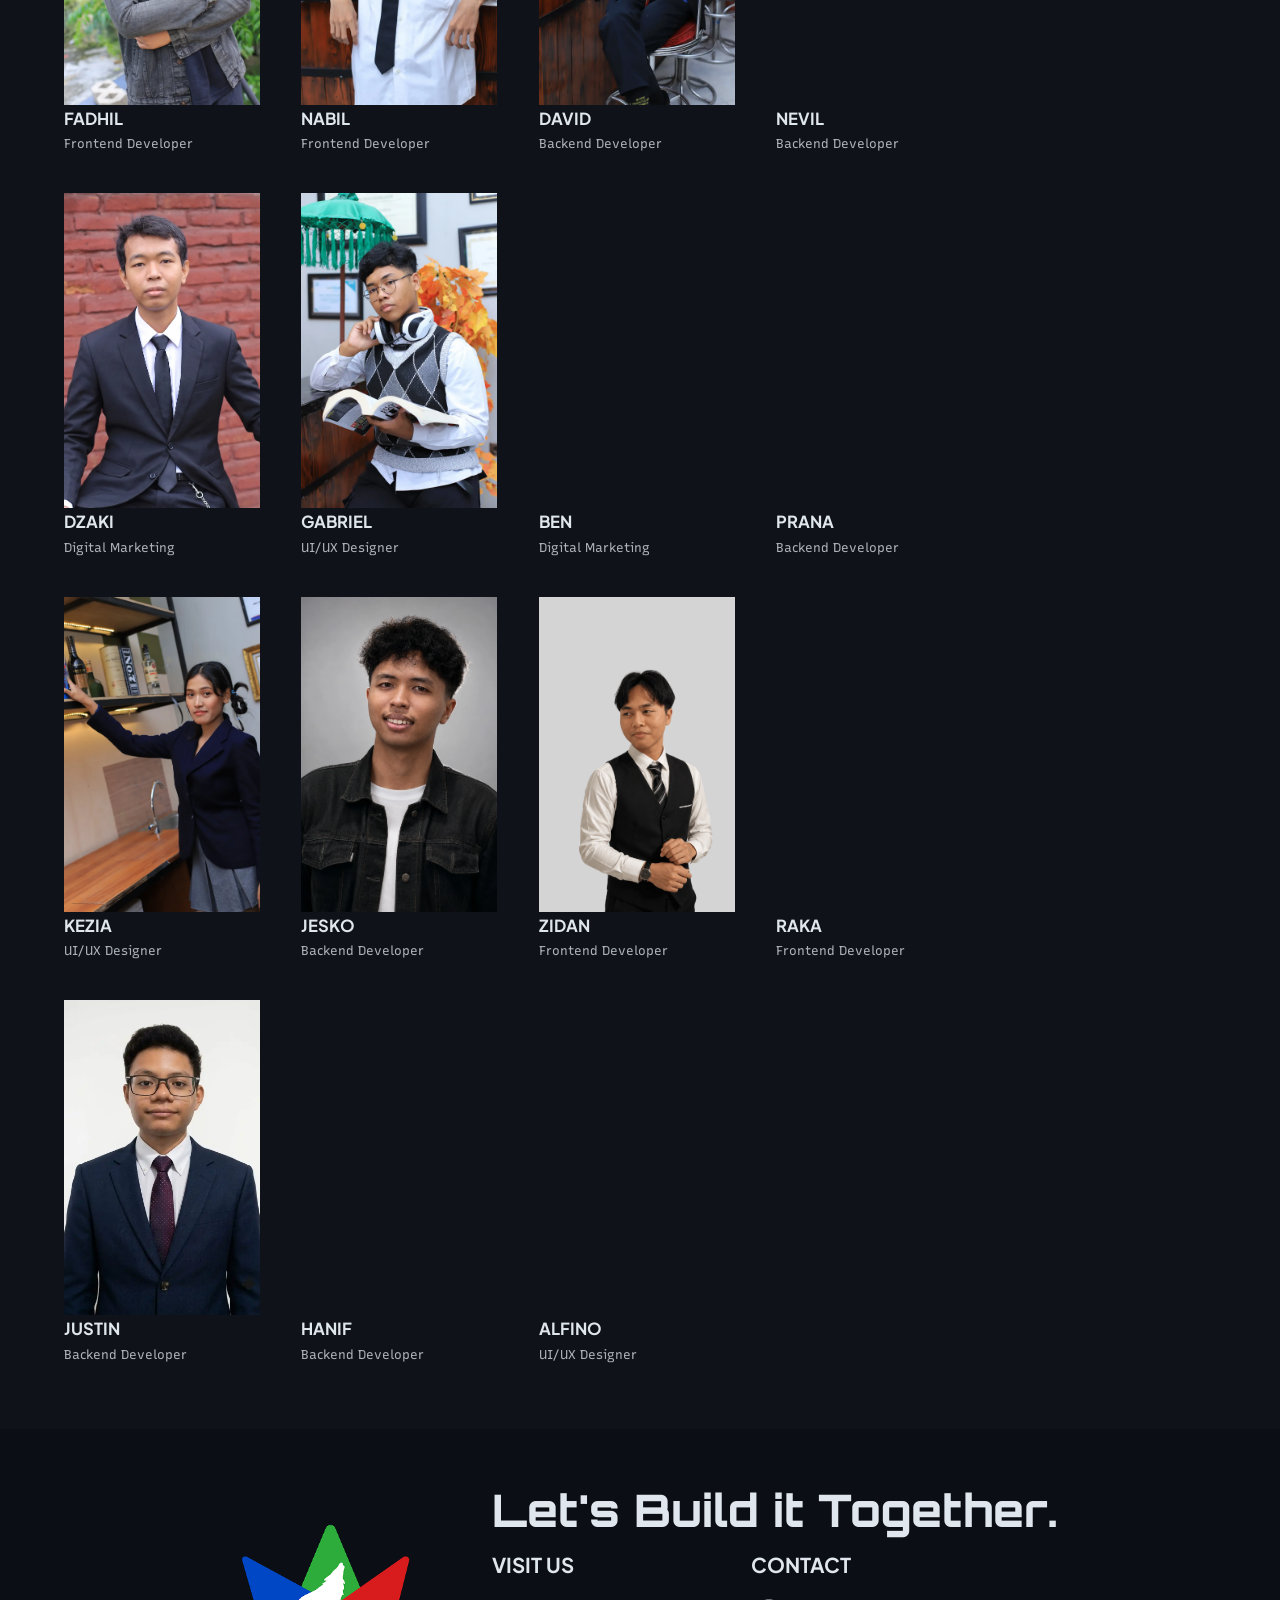
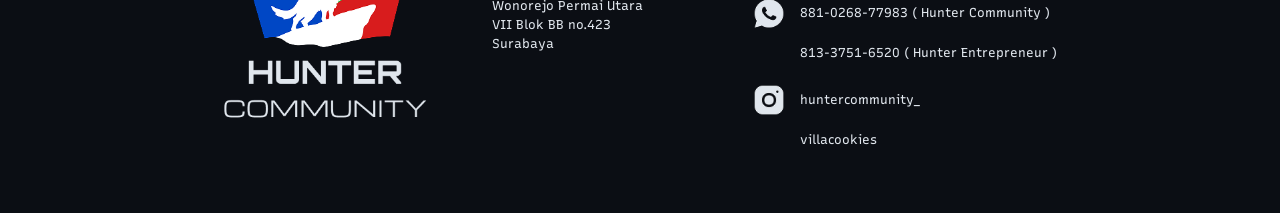
==== commit cf6d7ed5: "favicon png upload and footer villa cookies to hunter entrepreneur" ====
--- a/codingpage.html
+++ b/codingpage.html
@@ -381,7 +381,7 @@
             <img src="CodingAssets/WhatsAppIcon.png" alt="WhatsApp" class="reveal reveal-delay-4" />
             <div class="contact reveal reveal-delay-5">
               <a href="https://wa.me/62881026877983" target="_blank">881-0268-77983 ( Hunter Community )</a>
-              <a href="https://wa.me/6281337516520" target="_blank">813-3751-6520 ( Villa Cookies )</a>
+              <a href="https://wa.me/6281337516520" target="_blank">813-3751-6520 ( Hunter Entrepreneur )</a>
             </div>
           </div>
           <div class="contact-sosmed">
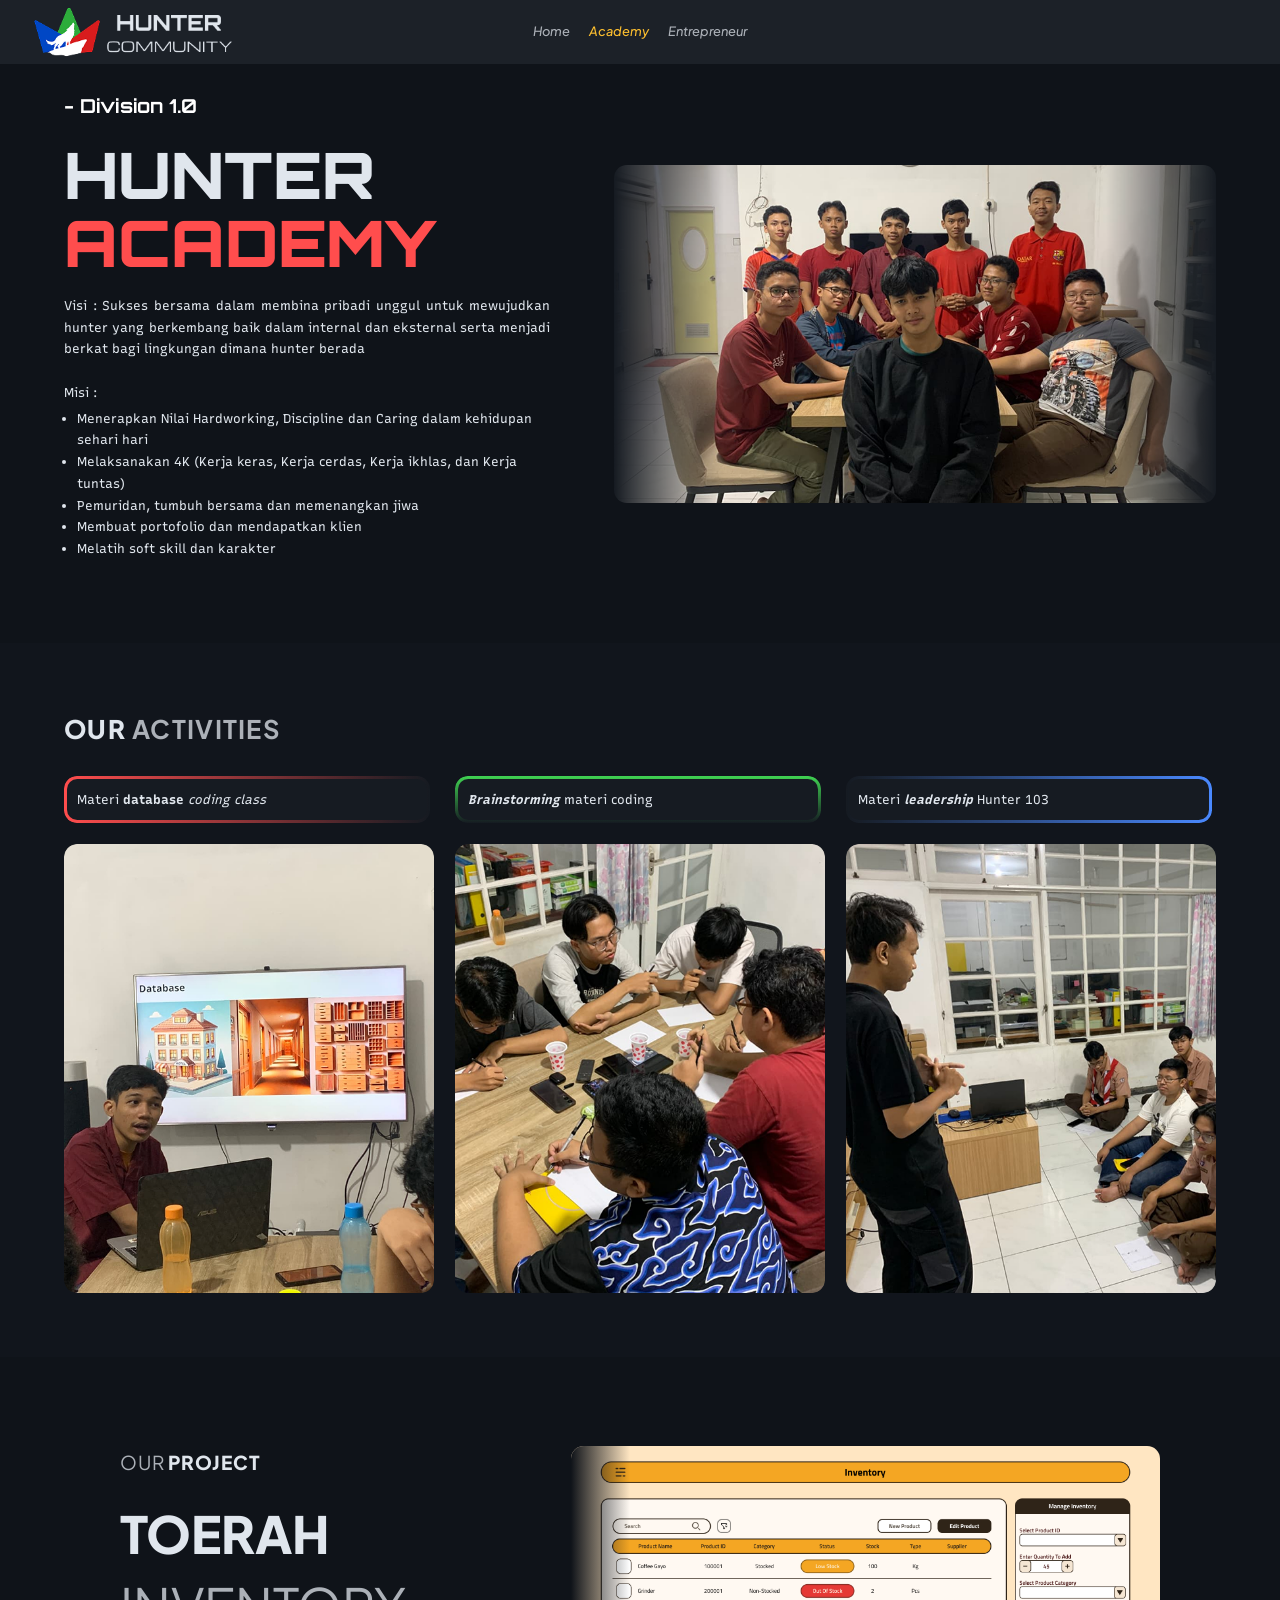
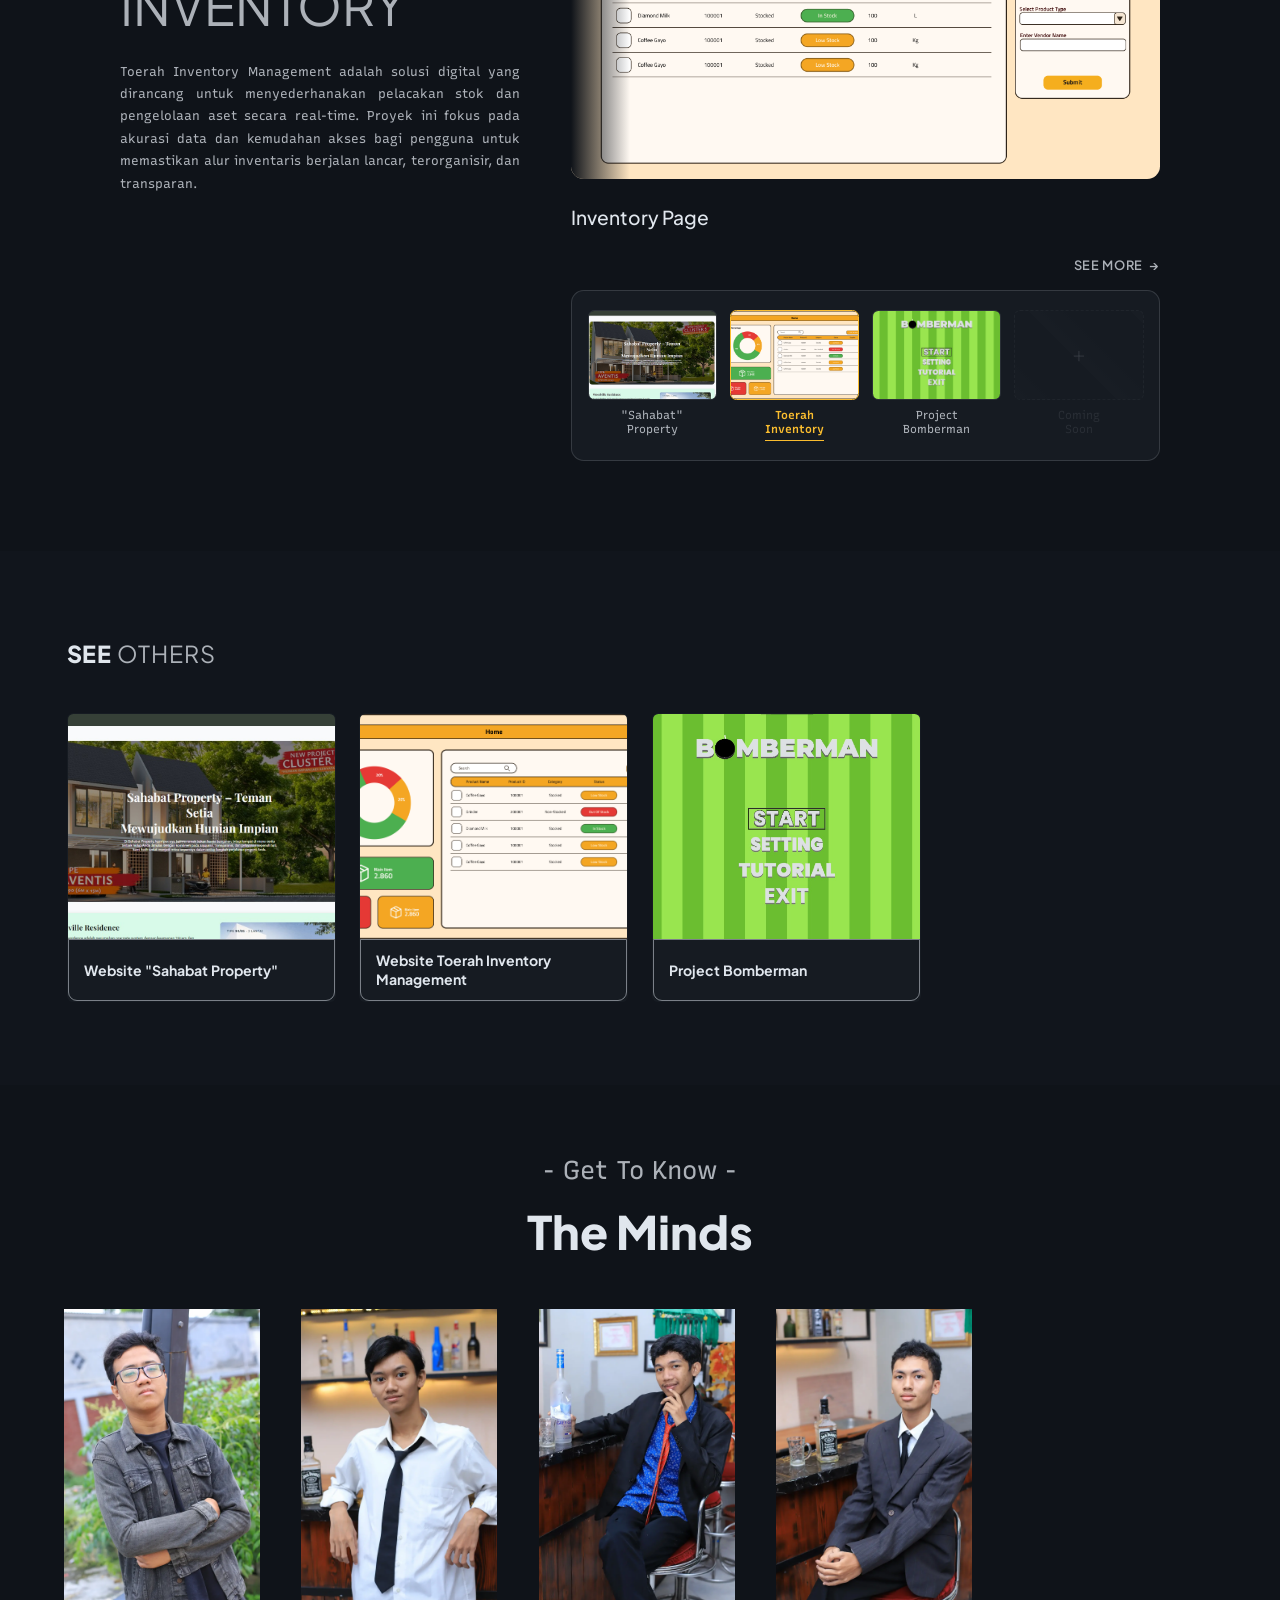
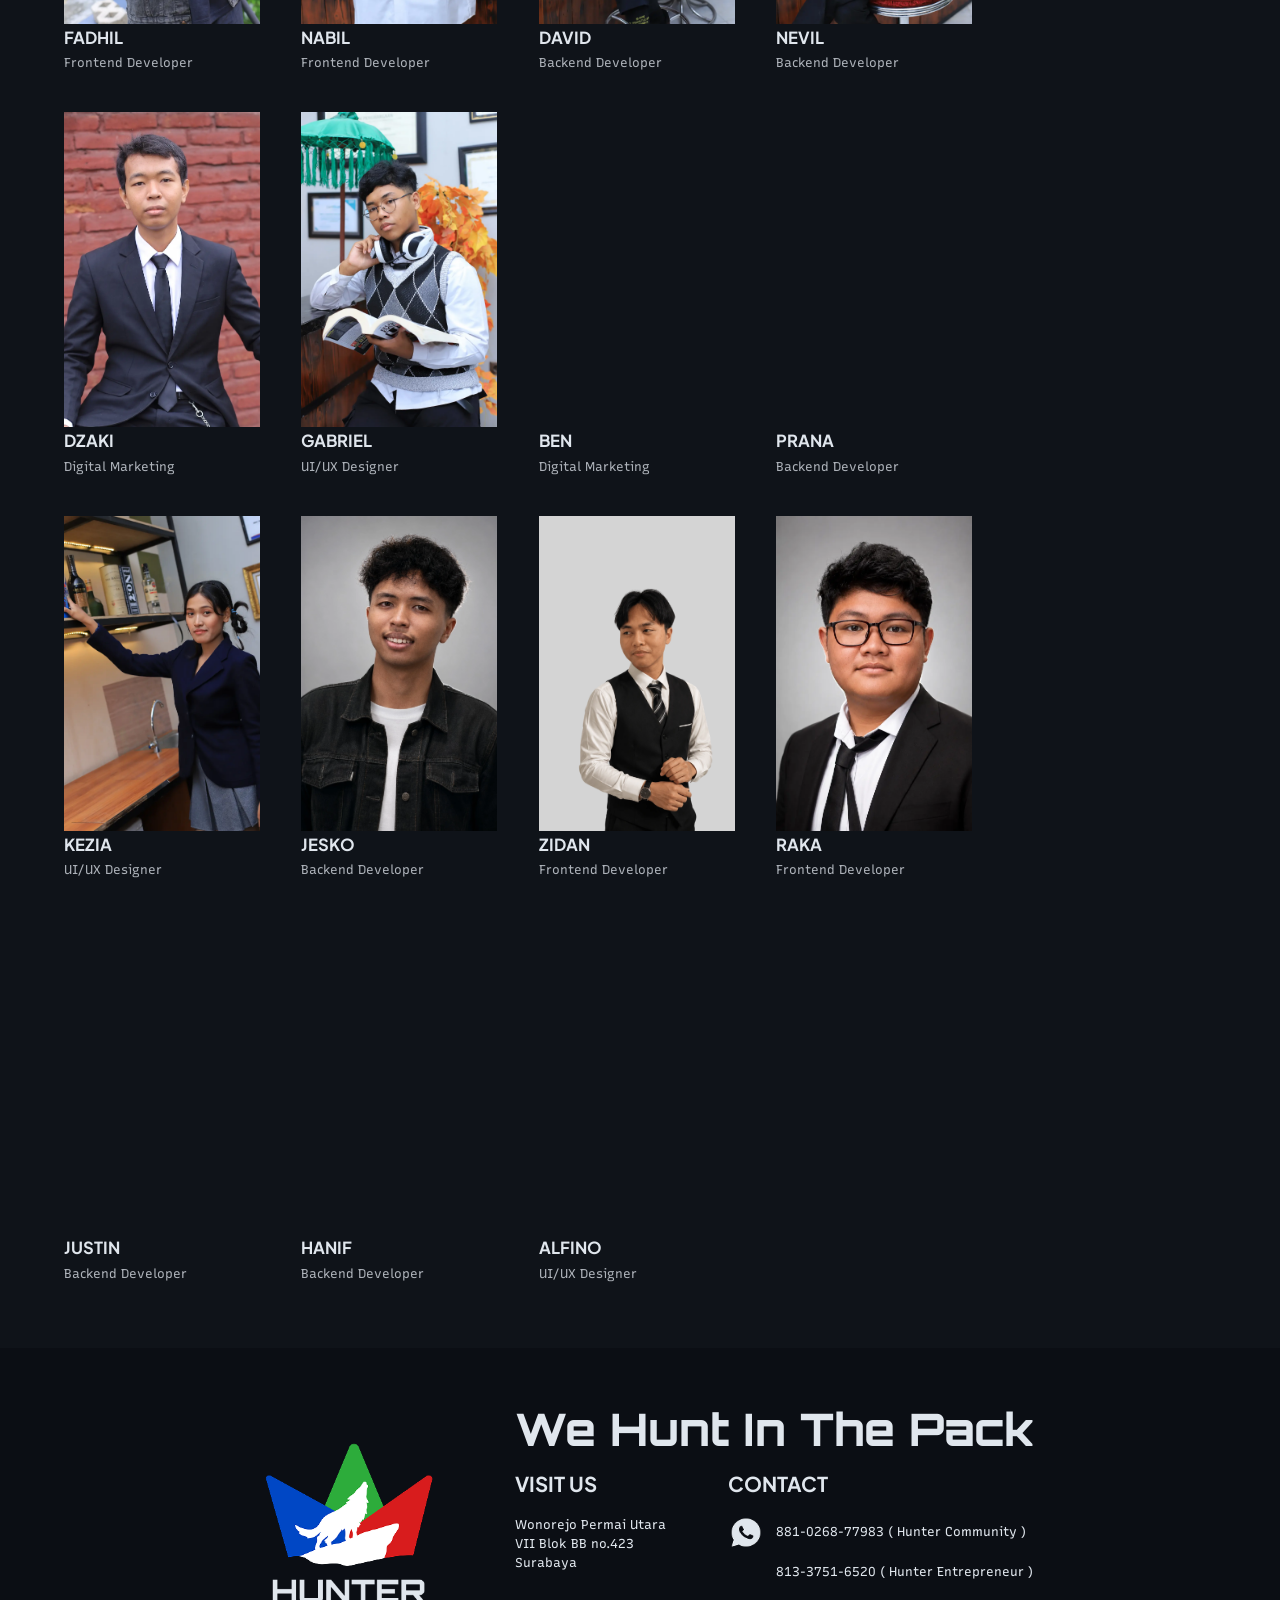
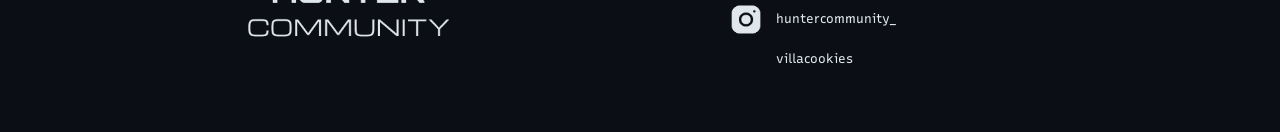
==== commit 6dd93419: "revisi dari grup" ====
--- a/codingpage.html
+++ b/codingpage.html
@@ -10,7 +10,8 @@
   <meta name="description" content="Sukses bersama dalam membina pribadi unggul untuk
         mewujudkan hunter yang berkembang baik dalam internal dan eksternal serta
         menjadi berkat bagi lingkungan dimana hunter berada.">
-  <meta name="keywords" content="Hunter Community, komunitas, discipline, caring, hardworking, belajar bersama, organisasi">
+  <meta name="keywords"
+    content="Hunter Community, komunitas, discipline, caring, hardworking, belajar bersama, organisasi">
   <meta name="author" content="Hunter Community">
   <meta name="robots" content="index, follow">
   <link rel="canonical" href="https://hunter.or.id/codingpage.html">
@@ -42,7 +43,8 @@
     <div class="hero-content">
       <p class="hero-tag reveal">- Division 1.0</p>
       <h1 class="hero-title reveal reveal-delay-1">
-        <span class="accent-red">HUNTER</span><br />
+        <span>HUNTER</span><br />
+        <span class="accent-red">ACADEMY</span><br />
       </h1>
       <p class="hero-description reveal reveal-delay-1">
 
@@ -68,11 +70,11 @@
   </section>
 
   <!-- ==============================
-         OUR ADVENTURE
+         OUR ACTIVITIES
     ============================== -->
   <section class="adventure">
     <h2 class="adventure-title reveal">
-      <span class="accent-white">OUR</span> ADVENTURE
+      <span class="accent-white">OUR</span> ACTIVITIES
     </h2>
     <div class="adventure-cards">
       <div class="adventure-card reveal reveal-delay-1">
@@ -184,14 +186,6 @@
         </div>
         <div class="so-card-body">
           <h3>Website "Sahabat Property"</h3>
-          <p>
-            Sahabat Property adalah platform digital yang dirancang untuk
-            menjembatani calon pemilik hunian dengan properti impian mereka.
-            Proyek ini memfokuskan pada penyampaian informasi yang transparan
-            dan antarmuka yang ramah pengguna (user-friendly), memungkinkan
-            pengunjung mengeksplorasi unit properti secara detail dan
-            profesional.
-          </p>
         </div>
       </div>
 
@@ -202,13 +196,6 @@
         </div>
         <div class="so-card-body">
           <h3>Website Toerah Inventory Management</h3>
-          <p>
-            Toerah Inventory Management adalah solusi digital yang dirancang
-            untuk menyederhanakan pelacakan stok dan pengelolaan aset secara
-            real-time. Proyek ini fokus pada akurasi data dan kemudahan akses
-            bagi pengguna untuk memastikan alur inventaris berjalan lancar,
-            terorganisir, dan transparan.
-          </p>
         </div>
       </div>
 
@@ -219,13 +206,6 @@
         </div>
         <div class="so-card-body">
           <h3>Project Bomberman</h3>
-          <p>
-            Project Bomberman adalah game petualangan klasik yang dibangun
-            kembali dengan teknologi modern. Pemain mengontrol karakter utama
-            untuk menempatkan bom secara strategis guna menghancurkan
-            rintangan, mengalahkan musuh, dan menemukan jalan keluar dalam
-            labirin.
-          </p>
         </div>
       </div>
 
@@ -368,7 +348,7 @@
   <footer class="footer">
     <img src="CodingAssets/Logo3.png" alt="Hunter Community" class="footer-logo reveal reveal-delay-2" />
     <div class="footer-inner">
-      <h2 class="reveal reveal-delay-1">Let's Build it Together.</h2>
+      <h2 class="reveal reveal-delay-1">We Hunt In The Pack</h2>
       <div class="footer-inner-content">
         <div class="footer-visitus">
           <h4 class="reveal reveal-delay-3">Visit Us</h4>
--- a/codingpage.css
+++ b/codingpage.css
@@ -669,7 +669,7 @@
   display: grid;
   grid-template-columns: repeat(4, 1fr);
   gap: 5.55vh 1.825vw;
-  align-items: start;
+  align-items: stretch;
 }
 
 /* Card */
@@ -682,6 +682,7 @@
   transition: transform 0.3s ease, box-shadow 0.3s ease, border-color 0.3s ease;
   cursor: pointer;
   border: 0.2vh solid transparent;
+  height: 100%;
 }
 
 .so-card:hover {
@@ -692,8 +693,9 @@
 
 .so-card-img {
   width: 100%;
-  height: 22.3vh;
+  height: 25vh;
   overflow: hidden;
+  flex-shrink: 0;
 }
 
 .so-card-img img {
@@ -707,31 +709,23 @@
 }
 
 .so-card-body {
-  height: 26vh;
-  display: flex;
-  flex-direction: column;
-  padding: 1.8vh 1vw;
-  gap: 1.2vh;
+  height: 9vh;
+  display: flex;
+  flex-direction: column;
+  justify-content: center;
+  padding: 1.2vh 1.2vw;
   border: rgba(224, 230, 237, 50%) 0.2vh solid;
   border-radius: 0 0 1vh 1vh;
-  overflow-y: scroll;
-  scrollbar-width: none;
+  overflow: hidden;
+  flex: 1;
 }
 
 .so-card-body h3 {
   font-family: var(--font-subtitle);
-  font-size: 1vw;
+  font-size: 1.1vw;
   font-weight: 700;
   color: var(--color-text-main);
-  line-height: 1.3;
-}
-
-.so-card-body p {
-  font-family: var(--font-body);
-  font-size: 0.7vw;
-  line-height: 1.7;
-  color: var(--color-text-muted);
-
+  line-height: 1.35;
 }
 
 
